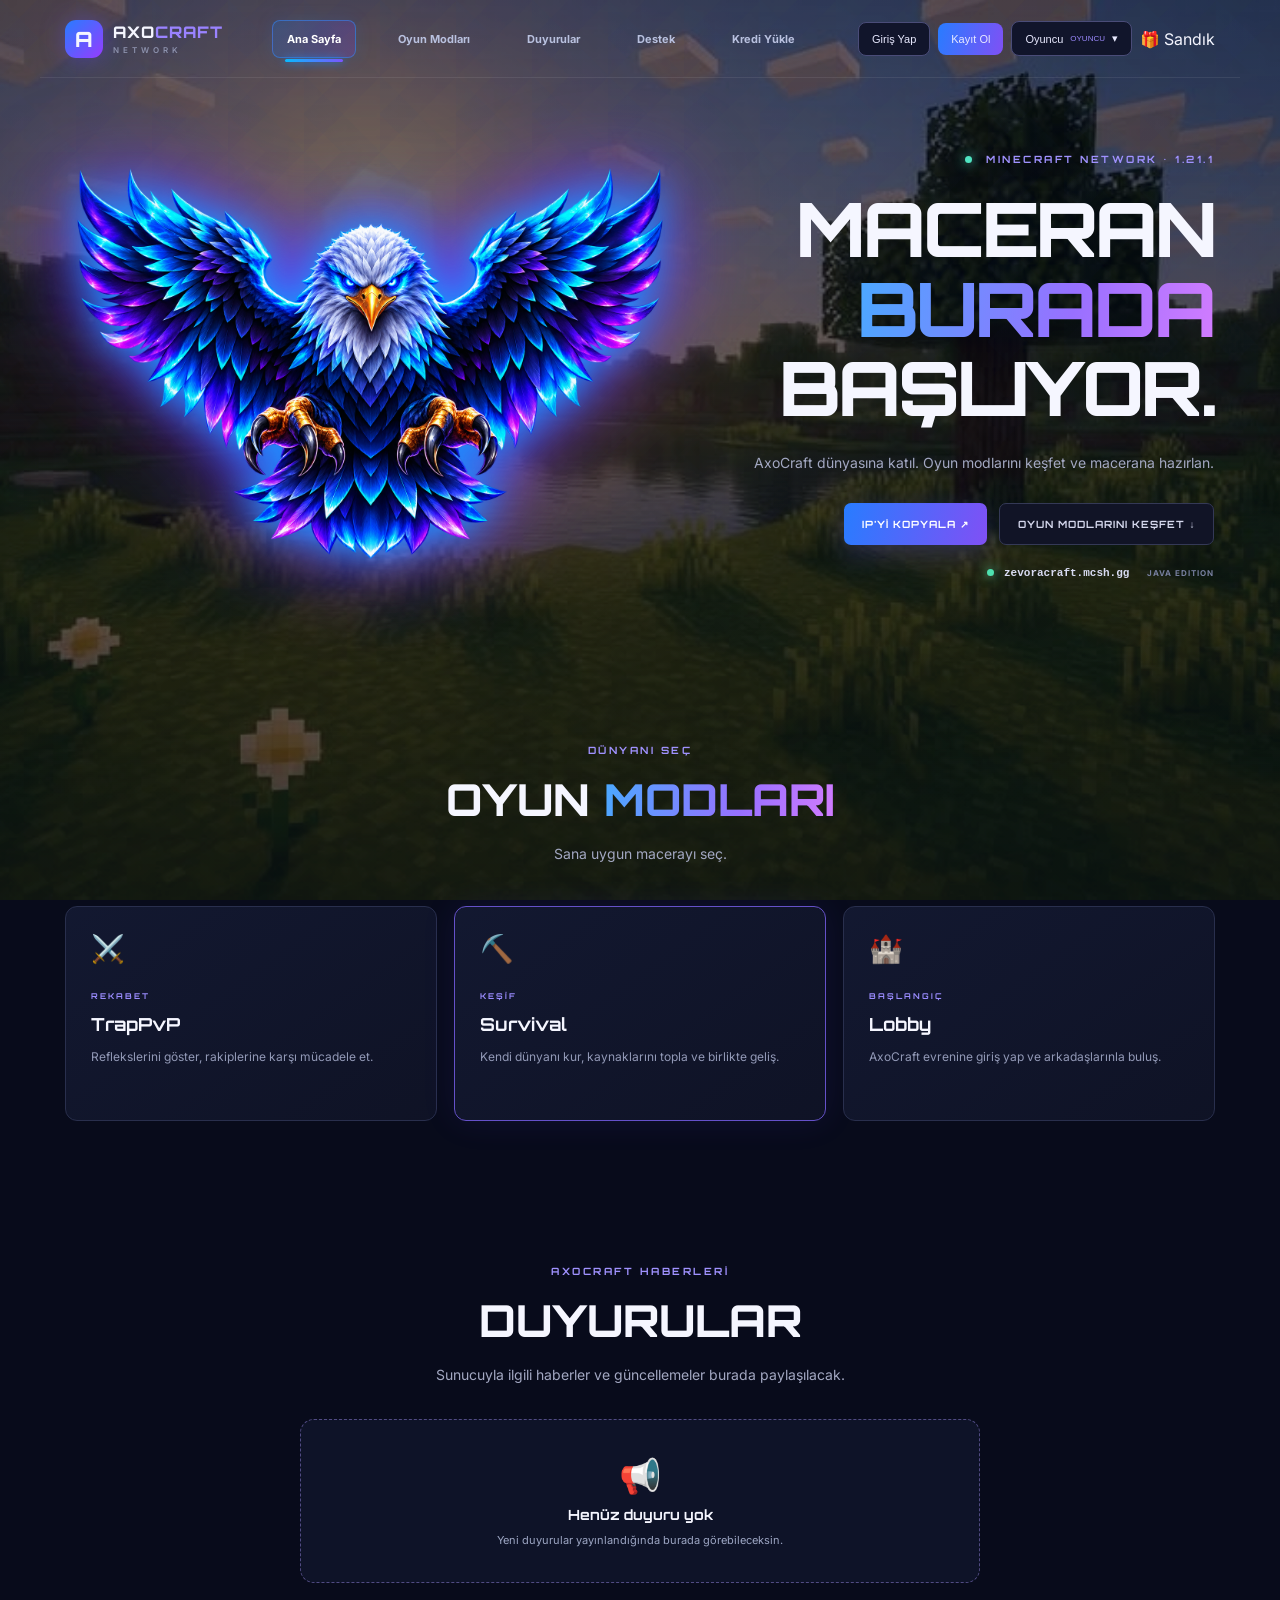
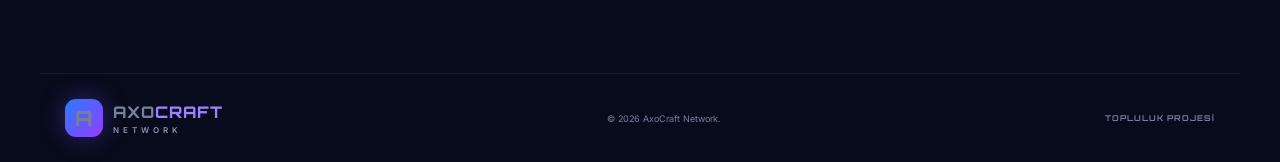
==== index.html @ a3e78789 "Add support and chest navigation" ====
<!doctype html>
<html lang="tr"><head>
<meta charset="utf-8"><meta name="viewport" content="width=device-width,initial-scale=1">
<meta name="theme-color" content="#080b1b"><meta name="description" content="AxoCraft Network Minecraft mağazası ve sunucu ağı.">
<title>AxoCraft Network</title>
<link rel="preconnect" href="https://fonts.googleapis.com"><link href="https://fonts.googleapis.com/css2?family=Orbitron:wght@500;600;700;800&family=Inter:wght@400;500;600;700;800&display=swap" rel="stylesheet"><link rel="stylesheet" href="style.css?v=20261123-6">
</head><body>
<div class="bg-scene"></div><div class="bg-shade"></div>
<header class="topbar"><a class="brand" href="#anasayfa"><span class="brand-mark">A</span><span>AXO<span class="accent">CRAFT</span><small>NETWORK</small></span></a>
<nav class="main-nav"><a class="nav-tab active" href="#anasayfa">Ana Sayfa</a><a class="nav-tab" href="#oyun-modlari">Oyun Modları</a><a class="nav-tab" href="#duyurular">Duyurular</a><a class="nav-tab" href="support.html">Destek</a><a class="nav-tab" href="kredi.html">Kredi Yükle</a></nav><div class="nav-actions"><button class="nav-login" data-auth="login">Giriş Yap</button><button class="nav-register" data-auth="register">Kayıt Ol</button><button class="account-chip hidden" id="accountButton"><span id="accountName">Oyuncu</span><small id="accountTag">OYUNCU</small> ▾</button><a class="chest-nav" href="sandik.html" aria-label="Sandığım">🎁 <span>Sandık</span></a><div class="account-menu hidden" id="accountMenu"><div class="account-head"><b id="menuName">Oyuncu</b><small id="menuTag">OYUNCU</small></div><button id="menuChest">🎁 Sandığım</button><button id="menuSupport">🎧 Destek</button><button id="logoutButton">↪ Çıkış Yap</button></div></div><button class="menu" aria-label="Menüyü aç">☰</button></header>
<main id="anasayfa">
<section class="hero"><div class="hero-copy"><div class="eyebrow"><i></i> MINECRAFT NETWORK • 1.21.1</div><h1>MACERAN<br><span class="gradient">BURADA</span><br>BAŞLIYOR.</h1><p>AxoCraft dünyasına katıl. Oyun modlarını keşfet ve macerana hazırlan.</p><div class="hero-actions"><button class="primary" id="copyIp">IP'Yİ KOPYALA ↗</button><a class="secondary" href="#oyun-modlari">OYUN MODLARINI KEŞFET ↓</a></div><div class="ip-line"><span class="pulse"></span><span>zevoracraft.mcsh.gg</span><span class="tiny">JAVA EDITION</span></div></div><div class="hero-art eagle-art"><div class="eagle-glow"></div><img class="eagle-image" src="file_0000000029ec8246bf71d93959074b4c.png" alt="AxoCraft mavi mor kartal"><span class="art-caption">AXOCRAFT • RISE ABOVE</span></div></section>
<section class="status-wrap"><div class="status-card"><div class="status-left"><span class="status-dot" id="statusDot"></span><div><b id="statusText">Sunucu durumu kontrol ediliyor</b><small>GERÇEK ZAMANLI SUNUCU BİLGİSİ</small></div></div><div class="status-stat"><b id="players">—</b><small>OYUNCU</small></div><div class="status-stat"><b id="version">—</b><small>SÜRÜM</small></div><button class="refresh" id="refresh">↻</button></div></section>
<section class="section" id="oyun-modlari"><div class="section-heading"><span class="eyebrow">DÜNYANI SEÇ</span><h2>OYUN <span class="gradient">MODLARI</span></h2><p>Sana uygun macerayı seç.</p></div><div class="mode-grid"><article class="mode-card"><div class="mode-icon">⚔️</div><span class="tag">REKABET</span><h3>TrapPvP</h3><p>Reflekslerini göster, rakiplerine karşı mücadele et.</p></article><article class="mode-card featured"><div class="mode-icon">⛏️</div><span class="tag">KEŞİF</span><h3>Survival</h3><p>Kendi dünyanı kur, kaynaklarını topla ve birlikte geliş.</p></article><article class="mode-card"><div class="mode-icon">🏰</div><span class="tag">BAŞLANGIÇ</span><h3>Lobby</h3><p>AxoCraft evrenine giriş yap ve arkadaşlarınla buluş.</p></article></div></section>
<section class="section announcements" id="duyurular"><div class="section-heading"><span class="eyebrow">AXOCRAFT HABERLERİ</span><h2>DUYURULAR</h2><p>Sunucuyla ilgili haberler ve güncellemeler burada paylaşılacak.</p></div><div class="announcement-empty"><span>📢</span><b>Henüz duyuru yok</b><small>Yeni duyurular yayınlandığında burada görebileceksin.</small></div></section>
<section class="store section" id="magaza"><div class="section-heading"><span class="eyebrow">AXOCRAFT STORE</span><h2>OYUN İÇİ <span class="gradient">MAĞAZA</span></h2><p>Mağaza hazırlanıyor. Ürünler ve kredi paketleri sıfırdan eklenecek.</p></div><div class="store-empty"><div class="store-empty-icon">✦</div><h3>MAĞAZA YAKINDA</h3><p>Ürünler, kredi yükleme ve oyun içi teslimat sistemi daha sonra kurulacak.</p></div></section>
<section class="feature-band" id="ozellikler"><div><span class="eyebrow">AXOCRAFT FARKI</span><h2>OYUNA GİR.<br><span class="gradient">TOPLULUĞA KATIL.</span></h2></div><div class="feature-list"><div><b>01</b><span><strong>Topluluk odaklı</strong><small>Arkadaşlarınla birlikte oyna.</small></span></div><div><b>02</b><span><strong>Heyecan dolu modlar</strong><small>Farklı oyun deneyimlerini keşfet.</small></span></div><div><b>03</b><span><strong>Mağaza ve ödüller</strong><small>Ürünlerini tek yerde keşfet.</small></span></div></div></section>
<section class="punishments-section section" id="cezalar"><div class="section-heading"><span class="eyebrow">TOPLULUK GÜVENLİĞİ</span><h2>CEZA <span class="gradient">SORGULAMA</span></h2><p>Ban ve susturma kayıtlarını oyuncu adına göre görüntüle.</p></div><form id="punishmentSearch" class="punishment-search"><input id="punishmentName" placeholder="Minecraft oyuncu adını yaz..." maxlength="16"><button class="primary" type="submit">SORGULA</button></form><div id="punishmentResult" class="punishment-result"><span>🛡️</span><b>Henüz ceza sorgusu yapılmadı</b><small>Canlı ceza kayıtları için sunucu bağlantısı daha sonra kurulacak.</small></div></section><section class="support-section section" id="destek"><div class="section-heading"><span class="eyebrow">YARDIMA MI İHTİYACIN VAR?</span><h2>DESTEK <span class="gradient">MERKEZİ</span></h2><p>Sorunu veya önerini bize ilet. Destek sistemi şimdilik önizleme olarak çalışır.</p></div><form id="supportForm" class="support-form"><label>Konu<select id="supportTopic"><option>Genel destek</option><option>Ödeme ve mağaza</option><option>Oyun içi sorun</option><option>Hata bildirimi</option><option>Öneri</option></select></label><label>Mesaj<textarea id="supportMessage" required minlength="10" maxlength="1000" placeholder="Nasıl yardımcı olabiliriz?"></textarea></label><button class="primary full" type="submit">DESTEK TALEBİ OLUŞTUR</button><small>Destek talepleri henüz sunucuya gönderilmiyor; bağlantıyı daha sonra kuracağız.</small></form></section><section class="join"><span class="eyebrow">SENİ BEKLİYORUZ</span><h2>HAZIR MISIN?</h2><p>Sunucuya katılmak için IP adresini kopyala.</p><button class="primary" id="copyIp2">zevoracraft.mcsh.gg ▣</button></section></main>
<footer><a class="brand" href="#anasayfa"><span class="brand-mark">A</span><span>AXO<span class="accent">CRAFT</span><small>NETWORK</small></span></a><span>© 2026 AxoCraft Network.</span><span class="footer-note">TOPLULUK PROJESİ</span></footer>
<div class="toast" id="toast"></div><div class="modal-backdrop" id="chestModal"><div class="modal chest-modal"><button class="modal-close" data-chest-close>×</button><div class="eyebrow">OYUNCU ENVANTERİ</div><h2>🎁 Sandığım</h2><p class="modal-help">Satın aldığın ve teslim edilen üyelikler/ürünler burada görünecek.</p><div id="chestItems" class="chest-items"><div class="chest-empty">📦<b>Sandığın şimdilik boş</b><small>Mağazadan aldığın ürünler burada listelenecek.</small></div></div></div></div>
<div class="modal-backdrop" id="authModal"><div class="modal"><button class="modal-close" data-close>×</button><div class="eyebrow">AXOCRAFT HESABI</div><h2 id="authTitle">Giriş Yap</h2><p class="modal-help">Bu ekran şimdilik tasarım önizlemesidir. Gerçek hesap sistemi henüz bağlı değil.</p><form id="authForm"><label>Minecraft kullanıcı adı</label><input id="mcName" required minlength="3" maxlength="16" placeholder="OyuncuAdı"><div id="emailField" class="hidden"><label>E-posta</label><input type="email" placeholder="ornek@mail.com"></div><label>Şifre</label><input type="password" required minlength="8" placeholder="En az 8 karakter"><button class="primary full" type="submit">DEVAM ET</button></form><button class="switch-auth" id="switchAuth">Hesabın yok mu? Kayıt ol</button></div></div>
<div class="drawer-backdrop" id="cartBackdrop"><aside class="cart-drawer"><button class="modal-close" id="closeCart">×</button><div class="eyebrow">ALIŞVERİŞ</div><h2>Sepetim <span class="gradient" id="cartTotalCount">0</span></h2><div id="cartItems" class="cart-items"><p class="empty-cart">Sepetin henüz boş.</p></div><div class="cart-summary"><span>Toplam</span><b id="cartTotal">₺0,00</b></div><label class="checkout-label">Minecraft kullanıcı adın</label><input id="checkoutName" placeholder="OyuncuAdı" maxlength="16"><button class="primary full" id="checkout">SİPARİŞİ ONAYLA</button><p class="modal-help">Ödeme altyapısı bağlanana kadar sipariş oluşturulmaz ve ücret alınmaz.</p></aside></div>
<script src="script.js?v=20261123-6"></script></body></html>
---- style.css ----
*{box-sizing:border-box}html{scroll-behavior:smooth}body{margin:0;background:#080b1b;color:#f5f6ff;font-family:Inter,Arial,sans-serif;overflow-x:hidden}a{color:inherit;text-decoration:none}.bg-scene{position:fixed;inset:0;z-index:-3;background-image:url('assets/axocraft-background.jpg');background-size:cover;background-position:center;background-repeat:no-repeat;background-attachment:fixed}.bg-scene:before{content:"";position:absolute;inset:0;background-image:linear-gradient(135deg,transparent 24%,#4c4aff0b 25%,#4c4aff0b 50%,transparent 51%),linear-gradient(45deg,transparent 24%,#55aaff0b 25%,#55aaff0b 50%,transparent 51%);background-size:76px 76px;mask-image:linear-gradient(#000,transparent 85%)}.bg-shade{position:fixed;inset:0;z-index:-2;background:linear-gradient(90deg,#080b1b55,#080b1b25 55%,#080b1b45)}.topbar{height:78px;max-width:1200px;margin:auto;padding:0 25px;display:flex;align-items:center;justify-content:space-between;border-bottom:1px solid #ffffff14;gap:18px}.brand{display:flex;align-items:center;gap:10px;font:800 16px Orbitron;letter-spacing:1px;white-space:nowrap}.brand-mark{width:38px;height:38px;border-radius:11px;display:grid;place-items:center;background:linear-gradient(135deg,#287cff,#963cff);box-shadow:0 0 25px #684cff66;font-size:21px}.accent{color:#9a83ff}.brand small{display:block;font:600 8px Inter;letter-spacing:4px;color:#8c91ac;margin-top:3px}.topbar nav{display:flex;gap:27px;color:#a9aec8;font-size:12px}.topbar nav a:hover{color:white}.nav-actions{display:flex;align-items:center;gap:8px}.nav-actions button{border:1px solid #4a4c78;background:#11152b;color:#e9eaff;padding:10px 13px;border-radius:8px;font-size:11px;cursor:pointer}.nav-actions .nav-register{background:linear-gradient(105deg,#287cff,#8050f5);border:0}.nav-actions .cart-button{border-color:#39365f}.cart-button b{background:#8b72ff;border-radius:20px;padding:2px 6px;margin-left:5px}.menu{display:none;background:none;color:white;border:0;font-size:24px}.hero{max-width:1200px;margin:auto;padding:80px 25px 65px;min-height:500px;display:grid;grid-template-columns:1.05fr .95fr;align-items:center}.eyebrow{font:700 10px Orbitron;letter-spacing:2.5px;color:#a092ff}.eyebrow i{display:inline-block;width:7px;height:7px;background:#50e4c2;border-radius:50%;margin-right:9px;box-shadow:0 0 12px #50e4c2}.hero h1{font:800 clamp(43px,6vw,75px)/1.06 Orbitron;letter-spacing:-3px;margin:22px 0}.gradient{background:linear-gradient(100deg,#4aa9ff,#9870ff 60%,#d27cff);-webkit-background-clip:text;background-clip:text;color:transparent}.hero-copy>p,.section-heading p,.join p{color:#a3a8c2;line-height:1.8;font-size:14px;max-width:480px}.hero-actions{display:flex;gap:12px;margin:28px 0 22px;flex-wrap:wrap}.primary,.secondary{border:0;border-radius:7px;padding:14px 18px;font:700 10px Orbitron;letter-spacing:1px;cursor:pointer}.primary{color:white;background:linear-gradient(105deg,#287cff,#8050f5);box-shadow:0 8px 28px #5b50ef45}.secondary{display:inline-block;border:1px solid #343956;color:#d5d8ed;background:#111426}.ip-line{display:flex;align-items:center;gap:10px;color:#d9dcf3;font:600 11px monospace}.pulse,.status-dot{width:7px;height:7px;border-radius:50%;background:#4ee1b0;box-shadow:0 0 12px #4ee1b0}.tiny{font:700 8px Inter;color:#777f9f;letter-spacing:1px;margin-left:8px}.hero-art{height:350px;position:relative;display:grid;place-items:center;overflow:hidden}.portal{width:210px;height:260px;border:13px solid #4035a0;border-radius:48% 48% 12px 12px;background:radial-gradient(ellipse,#ef80ff 0%,#7a35e9 30%,#191b60 72%);box-shadow:0 0 35px #7e4aff,0 0 100px #793fff88,inset 0 0 25px #b9a0ff;transform:perspective(500px) rotateY(-14deg);animation:portalGlow 4s infinite alternate}.portal:after{content:"";position:absolute;inset:22px;border:2px solid #d6a2ff88;border-radius:50% 50% 8px 8px}.pixel-tower{position:absolute;bottom:35px;width:100%;height:75px;background:linear-gradient(90deg,transparent 0 8%,#182653 8% 22%,#2b286a 22% 28%,transparent 28% 66%,#24234f 66% 83%,transparent 83%);clip-path:polygon(0 55%,12% 55%,12% 15%,20% 15%,20% 55%,30% 55%,30% 35%,42% 35%,42% 55%,57% 55%,57% 0,67% 0,67% 55%,82% 55%,82% 20%,91% 20%,91% 55%,100% 55%,100% 100%,0 100%)}.floating-block{position:absolute;width:42px;height:42px;background:linear-gradient(135deg,#6b65ff,#242a70);box-shadow:0 0 25px #6155ff88;transform:rotate(25deg);image-rendering:pixelated}.block-a{top:45px;left:18%}.block-b{bottom:65px;right:15%;width:25px;height:25px;background:linear-gradient(135deg,#5bc8ff,#2253a0)}.art-caption{position:absolute;bottom:4px;font:700 9px Orbitron;letter-spacing:4px;color:#858bb3}@keyframes portalGlow{to{filter:hue-rotate(18deg) brightness(1.2);box-shadow:0 0 55px #b14aff,0 0 120px #793fffaa}}.status-wrap{max-width:1140px;margin:0 auto;padding:0 25px}.status-card{display:flex;align-items:center;gap:45px;padding:20px 25px;background:#111629ed;border:1px solid #292f50;border-radius:12px}.status-left{display:flex;align-items:center;gap:13px;flex:1}.status-left b,.status-stat b{display:block;font-size:13px}.status-left small,.status-stat small{display:block;color:#737b9d;font-size:8px;letter-spacing:1.4px;margin-top:6px}.status-stat b{font:700 18px Orbitron}.refresh{background:#1b2040;color:#b8b2ff;border:1px solid #34365d;border-radius:7px;padding:8px 12px;font-size:18px;cursor:pointer}.section{max-width:1200px;margin:0 auto;padding:90px 25px}.section-heading{text-align:center}.section-heading h2,.feature-band h2,.join h2{font:800 clamp(29px,4vw,44px) Orbitron;margin:14px 0}.section-heading p{margin:0 auto}.mode-grid{display:grid;grid-template-columns:repeat(3,1fr);gap:17px;margin-top:40px}.mode-card{padding:25px;background:linear-gradient(145deg,#141a32ed,#101426ed);border:1px solid #292f4d;border-radius:12px;min-height:215px}.mode-card.featured{border-color:#6551c9;box-shadow:0 0 35px #654cff18}.mode-icon{font-size:27px;margin-bottom:18px}.tag,.product-type{font:700 8px Orbitron;letter-spacing:2px;color:#9a8cff}.mode-card h3,.product-card h3{font:700 18px Orbitron;margin:10px 0}.mode-card p,.product-card p{color:#9299b7;font-size:12px;line-height:1.7}.store{padding-top:75px}.store-tabs{display:flex;justify-content:center;gap:9px;flex-wrap:wrap;margin:30px 0}.store-tab{background:#12172d;border:1px solid #303657;color:#b9bfd9;border-radius:20px;padding:10px 17px;font-size:11px;cursor:pointer}.store-tab.active{background:#4d3e9b;border-color:#8a76ff;color:#fff}.product-grid{display:grid;grid-template-columns:repeat(3,1fr);gap:17px}.product-card{overflow:hidden;border:1px solid #2b3152;border-radius:13px;background:#111629f2;transition:.2s}.product-card:hover{transform:translateY(-4px);border-color:#7865e6}.product-card.hidden{display:none}.product-art{height:155px;display:grid;place-items:center;font-size:55px;position:relative;background:radial-gradient(circle at 50% 50%,#6650bf88,transparent 55%),linear-gradient(135deg,#19274d,#241944)}.product-art span{position:absolute;top:13px;right:13px;background:#080b1bdc;border:1px solid #5b4eaa;border-radius:20px;padding:6px 9px;font:700 8px Orbitron;color:#c5baff}.vip-art{background:radial-gradient(circle,#357bdc88,transparent 55%),linear-gradient(135deg,#112c4d,#241944)}.credit-art{background:radial-gradient(circle,#a8793188,transparent 55%),linear-gradient(135deg,#29294a,#17233e)}.key-art{background:radial-gradient(circle,#8d50b588,transparent 55%),linear-gradient(135deg,#24183f,#142445)}.cosmetic-art{background:radial-gradient(circle,#3984d888,transparent 55%),linear-gradient(135deg,#142a4b,#291940)}.product-info{padding:18px}.product-info h3{font-size:16px}.product-info p{min-height:36px}.product-bottom{display:flex;align-items:center;justify-content:space-between;gap:8px;margin-top:17px}.product-bottom>b{font:700 16px Orbitron;color:#fff}.add-cart{border:1px solid #6556bc;background:#29224e;color:#eeeaff;border-radius:7px;padding:9px 10px;font-size:10px;cursor:pointer}.add-cart:hover{background:#5140a0}.store-note{text-align:center;color:#7882a3;font-size:10px;line-height:1.6;margin:25px auto 0;max-width:700px}.feature-band{padding:65px max(25px,calc((100% - 1140px)/2));background:linear-gradient(100deg,#11152bee,#171332ed);border-top:1px solid #27284c;border-bottom:1px solid #27284c;display:grid;grid-template-columns:1fr 1fr;gap:45px;align-items:center}.feature-list>div{display:flex;gap:22px;padding:16px 0;border-bottom:1px solid #ffffff12}.feature-list b{font:700 13px Orbitron;color:#8d7bff}.feature-list strong,.feature-list small{display:block}.feature-list strong{font-size:13px}.feature-list small{font-size:11px;color:#858ca9;margin-top:5px}.join{text-align:center;padding:75px 20px 90px;background:radial-gradient(ellipse at center,#29205b66,transparent 65%);border-top:1px solid #ffffff10}.join .primary{margin-top:15px}footer{max-width:1200px;margin:auto;padding:25px;color:#777f9c;font-size:9px;display:flex;align-items:center;justify-content:space-between;border-top:1px solid #ffffff12}.footer-note{font:700 8px Orbitron;letter-spacing:1px}.toast{position:fixed;bottom:22px;left:50%;transform:translate(-50%,20px);opacity:0;background:#25234c;border:1px solid #7868e8;padding:12px 18px;border-radius:8px;font-size:12px;transition:.25s;pointer-events:none;z-index:30}.toast.show{opacity:1;transform:translate(-50%,0)}.modal-backdrop,.drawer-backdrop{position:fixed;inset:0;background:#030510d9;backdrop-filter:blur(8px);z-index:40;display:none;align-items:center;justify-content:center;padding:18px}.modal-backdrop.open,.drawer-backdrop.open{display:flex}.modal{position:relative;width:min(100%,420px);padding:30px;background:#12172c;border:1px solid #51458b;border-radius:15px;box-shadow:0 20px 90px #0009}.modal h2,.cart-drawer h2{font:800 25px Orbitron;margin:13px 0}.modal-help{font-size:11px;color:#9aa2bf;line-height:1.6}.modal-close{position:absolute;right:16px;top:12px;border:0;background:none;color:#c9c8e9;font-size:27px;cursor:pointer}.modal label,.checkout-label{display:block;color:#b9bfd9;font-size:11px;margin:14px 0 7px}.modal input,.cart-drawer input{width:100%;padding:12px;background:#090e20;border:1px solid #343b61;border-radius:7px;color:#fff;outline:none}.modal input:focus,.cart-drawer input:focus{border-color:#8b72ff}.full{width:100%;margin-top:18px}.switch-auth{display:block;margin:17px auto 0;border:0;background:none;color:#b5a6ff;font-size:11px;cursor:pointer}.hidden{display:none!important}.drawer-backdrop{justify-content:flex-end;padding:0}.cart-drawer{position:relative;height:100%;width:min(100%,420px);background:#11162b;border-left:1px solid #464078;padding:30px 23px;overflow:auto}.cart-drawer h2{margin-bottom:25px}.cart-items{display:grid;gap:12px}.cart-row{display:flex;align-items:center;gap:12px;padding:12px;background:#1a2039;border:1px solid #30395d;border-radius:9px}.cart-row .emoji{font-size:25px}.cart-row .item-name{flex:1;font-size:12px}.cart-row .item-name small{display:block;color:#929ab8;margin-top:5px}.remove-item{border:0;background:none;color:#ff8b9c;font-size:18px;cursor:pointer}.empty-cart{color:#939ab6;font-size:12px}.cart-summary{display:flex;justify-content:space-between;border-top:1px solid #343a5b;margin-top:25px;padding-top:18px;font-size:13px}.cart-summary b{font:700 17px Orbitron}.cart-drawer .modal-help{margin-top:12px}.checkout-label{margin-top:25px}@media(max-width:800px){.topbar nav{display:none}.topbar{height:auto;min-height:72px;flex-wrap:wrap;padding:12px 17px}.nav-actions{gap:5px}.nav-actions button{padding:9px 8px;font-size:10px}.hero{padding:45px 20px 45px;grid-template-columns:1fr}.hero-art{height:240px;grid-row:1}.hero-copy{grid-row:2}.hero h1{font-size:48px}.portal{transform:scale(.78);height:230px}.status-card{gap:15px;padding:17px;flex-wrap:wrap}.status-left{flex-basis:100%}.status-stat{flex:1}.section{padding:65px 18px}.mode-grid,.product-grid{grid-template-columns:1fr 1fr}.feature-band{grid-template-columns:1fr;padding:55px 20px;gap:20px}footer{padding:22px;flex-wrap:wrap;gap:15px}}@media(max-width:480px){.brand{font-size:13px}.brand-mark{width:33px;height:33px}.nav-actions button{padding:8px 7px}.nav-actions .nav-login{display:none}.hero h1{font-size:43px}.mode-grid,.product-grid{grid-template-columns:1fr}.product-art{height:135px}.product-info p{min-height:0}.product-bottom>b{font-size:14px}.add-cart{font-size:9px}.footer-note{display:none}}
/* AxoCraft account, chest, support and clearer backdrop */
.bg-scene{filter:none!important;opacity:1!important;background-position:center center;background-size:cover}
.bg-shade{background:linear-gradient(180deg,#06091a30,#070a1c55 65%,#080b1b88)!important}
.hero-art.eagle-art{overflow:visible;isolation:isolate}
.eagle-glow{position:absolute;width:270px;height:240px;border-radius:50%;background:radial-gradient(ellipse,#6d4cff88 0%,#168bff33 48%,transparent 72%);filter:blur(12px);z-index:-1}
.eagle-emoji{font-size:clamp(145px,24vw,260px);line-height:1;filter:drop-shadow(0 12px 0 #17215d) drop-shadow(0 0 18px #5c9dff) drop-shadow(0 0 40px #863fff);transform:translateY(-8px);animation:eagleFloat 4s ease-in-out infinite}
@keyframes eagleFloat{50%{transform:translateY(-20px) scale(1.035)}}
.account-chip{display:flex!important;align-items:center;gap:7px}.account-chip small{color:#9d8aff;font-size:8px}.account-menu{position:absolute;right:max(20px,calc((100vw - 1150px)/2));top:67px;z-index:25;width:205px;padding:12px;background:#11172eee;border:1px solid #51478a;border-radius:12px;box-shadow:0 16px 45px #0009}.account-head{padding:9px 8px 13px;border-bottom:1px solid #ffffff18;margin-bottom:7px}.account-head b,.account-head small{display:block}.account-head small{color:#a092ff;font-size:9px;margin-top:4px}.account-menu button{display:block;width:100%;text-align:left;padding:11px 9px;border:0;background:transparent;color:#dce0f7;border-radius:6px;font-size:11px;cursor:pointer}.account-menu button:hover{background:#29264f}.credit-banner{display:flex;justify-content:space-between;align-items:center;gap:18px;padding:22px 25px;margin:30px 0 12px;border:1px solid #51478a;border-radius:12px;background:linear-gradient(110deg,#142b50ed,#2b1b52ed)}.credit-banner h3{font:700 19px Orbitron;margin:8px 0}.credit-banner p{color:#aab2d1;font-size:11px;margin:0}.support-form{max-width:560px;margin:35px auto 0;padding:25px;background:#111629f2;border:1px solid #303657;border-radius:12px}.support-form label{display:block;color:#c2c7df;font-size:11px;margin:12px 0}.support-form select,.support-form textarea{display:block;width:100%;margin-top:8px;padding:12px;background:#090e20;border:1px solid #343b61;border-radius:7px;color:white;font:12px Inter}.support-form textarea{min-height:120px;resize:vertical}.support-form>small{display:block;color:#838ba9;font-size:9px;line-height:1.5;margin-top:12px}.chest-items{margin-top:20px}.chest-empty{display:grid;justify-items:center;gap:10px;padding:28px 12px;background:#0a1023;border:1px dashed #45416e;border-radius:10px;font-size:35px}.chest-empty b{font:700 13px Orbitron}.chest-empty small{font-size:10px;color:#929ab8;text-align:center}.cart-button b{display:inline-block}.modal-backdrop{backdrop-filter:none!important;background:#02040bdc!important}
@media(max-width:800px){.account-menu{right:14px;top:65px}.credit-banner{align-items:flex-start;flex-direction:column}.nav-actions{position:relative}}

@media(min-width:801px){
.hero{display:block;position:relative;min-height:545px;padding-top:65px;padding-bottom:55px}
.hero-copy{position:relative;z-index:2;text-align:center;max-width:760px;margin:0 auto}
.hero-copy>p{margin:0 auto;max-width:560px}
.hero-actions,.ip-line{justify-content:center}
.hero-art.eagle-art{position:absolute;inset:5px 0 0;height:100%;width:100%;z-index:1;opacity:.52;pointer-events:none}
.eagle-emoji{font-size:330px;opacity:.82}
.eagle-glow{width:430px;height:330px}
.hero-copy .eyebrow{display:inline-block}
}

/* Requested AxoCraft navigation and background treatment */
.bg-scene{background-image:url("assets/axocraft-background.jpg")!important;background-size:cover!important;background-position:center!important;filter:none!important;opacity:1!important}
.bg-scene:after{content:"";position:absolute;inset:0;background:rgba(5,9,24,.85)}
.bg-shade{background:linear-gradient(180deg,#070a1b22,#070a1b44 65%,#080b1b77)!important}
.topbar{gap:18px}
.main-nav{display:flex;align-items:center;gap:7px;flex-wrap:nowrap}
.main-nav .nav-tab{display:inline-flex;align-items:center;justify-content:center;white-space:nowrap;padding:11px 14px;border:1px solid transparent;border-radius:8px;color:#b9c1df;font-size:11px;font-weight:700;transition:.2s}
.main-nav .nav-tab:hover{color:#fff;background:#17254a}
.main-nav .nav-tab.active{color:#fff;background:linear-gradient(110deg,#087dff33,#8a39ff33);border:1px solid #328cff88;box-shadow:0 0 18px #167dff22;position:relative}
.main-nav .nav-tab.active:after{content:"";position:absolute;left:12px;right:12px;bottom:-5px;height:3px;border-radius:5px;background:linear-gradient(90deg,#08baff,#7b55ff);box-shadow:0 0 10px #168cff}
.hero{display:block;position:relative;min-height:530px;padding:70px 0 60px}
.hero-copy{position:relative;z-index:2;max-width:560px;text-align:left}
.hero-copy>p{margin-left:0}
.hero-actions,.ip-line{justify-content:flex-start}
.hero-art.eagle-art{position:absolute;right:1%;top:8px;width:47%;height:460px;z-index:1;opacity:.98;pointer-events:none}
.eagle-emoji{font-size:clamp(190px,27vw,340px);filter:drop-shadow(0 0 18px #169fff) drop-shadow(0 0 40px #642dff)}
.punishments-section{padding-top:70px;padding-bottom:55px}
.punishment-search{max-width:600px;margin:28px auto 0;display:flex;gap:10px}
.punishment-search input{flex:1;min-width:0;background:#0a1024;border:1px solid #39446e;border-radius:8px;padding:14px;color:white}
.punishment-result{max-width:600px;margin:15px auto;padding:25px;border:1px solid #343d66;border-radius:12px;background:#11172cdd;display:grid;justify-items:center;gap:9px;text-align:center}
.punishment-result>span{font-size:30px}.punishment-result b{font:700 12px Orbitron}.punishment-result small{color:#9da6c4;font-size:10px}
@media(max-width:950px){.topbar{flex-wrap:wrap}.main-nav{order:3;width:100%;overflow-x:auto;justify-content:flex-start;padding:4px 0 8px}.main-nav .nav-tab{padding:9px 11px}.hero{min-height:460px}.hero-art.eagle-art{right:-8%;width:52%;top:65px}.hero-copy{max-width:52%}}
@media(max-width:600px){.hero{min-height:490px;padding-top:40px}.hero-copy{max-width:100%}.hero-art.eagle-art{position:relative;right:auto;top:auto;width:100%;height:200px;margin-top:5px}.eagle-emoji{font-size:170px}.punishment-search{flex-direction:column}}

/* Real uploaded AxoCraft artwork */
.bg-scene{background-image:url("Minecraft%20Landscape.jpeg?v=20261123-4")!important;background-size:cover!important;background-position:center 54%!important;opacity:.60!important;filter:none!important}
.bg-scene:after{display:none!important}
.bg-shade{background:linear-gradient(180deg,rgba(5,8,22,.18),rgba(5,8,22,.28) 65%,rgba(5,8,22,.40))!important}
.hero{display:flex!important;align-items:center;justify-content:flex-end!important;min-height:570px!important;padding:55px 2% 55px 0!important}
.hero-copy{order:2!important;margin:0 0 0 auto!important;max-width:540px!important;text-align:right!important;z-index:3!important}
.hero-copy>p{margin-left:auto!important;margin-right:0!important}
.hero-actions,.ip-line{justify-content:flex-end!important}
.hero-art.eagle-art{order:1!important;position:absolute!important;left:0!important;right:auto!important;top:50%!important;transform:translateY(-50%)!important;width:55%!important;height:100%!important;display:flex!important;align-items:center!important;justify-content:center!important;opacity:1!important;z-index:1!important}
.eagle-image{display:block;width:min(100%,590px);max-height:520px;object-fit:contain;filter:drop-shadow(0 0 18px #159dff) drop-shadow(0 0 42px #692aff);animation:eagleFloat 5s ease-in-out infinite}
.eagle-emoji,.art-caption{display:none!important}
@media(max-width:800px){.hero{min-height:unset!important;display:flex!important;flex-direction:column!important;padding:35px 0!important;gap:0!important}.hero-copy{order:1!important;max-width:100%!important;text-align:right!important;margin:0!important}.hero-art.eagle-art{position:relative!important;order:2!important;left:auto!important;top:auto!important;transform:none!important;width:100%!important;height:230px!important}.eagle-image{max-height:240px;width:100%}.hero-copy>p{margin-left:auto!important}.hero-actions,.ip-line{justify-content:flex-end!important}}

.store-empty{max-width:680px;margin:38px auto 0;padding:48px 24px;text-align:center;border:1px dashed #514b83;border-radius:14px;background:#10162bd9}.store-empty-icon{font-size:42px;color:#9b82ff}.store-empty h3{font:700 18px Orbitron;margin:14px 0 8px}.store-empty p{color:#9da6c4;font-size:12px;line-height:1.7;margin:0}

/* Final background clarity and brightness adjustment */
.bg-scene{filter:brightness(.95) blur(0)!important;opacity:.60!important;background-size:cover!important;background-repeat:no-repeat!important;image-rendering:auto!important;backdrop-filter:none!important}
.bg-scene:after{display:none!important;filter:none!important}

/* AxoCraft homepage: only modes, announcements and server IP */
.bg-scene{opacity:.55!important;filter:brightness(.95) blur(0)!important;background-repeat:no-repeat!important;background-size:cover!important;backdrop-filter:none!important}
.bg-scene:after{display:none!important}
#status-wrap,.status-wrap,#magaza,#ozellikler,#cezalar,#destek,.join{display:none!important}
.announcements{padding-top:48px;padding-bottom:90px}
.announcement-empty{max-width:680px;margin:32px auto 0;padding:35px 22px;display:grid;justify-items:center;gap:10px;text-align:center;border:1px dashed #514b83;border-radius:14px;background:#10162bd9}
.announcement-empty span{font-size:34px}.announcement-empty b{font:700 14px Orbitron}.announcement-empty small{font-size:11px;color:#9da6c4}
#openCart{display:none!important}
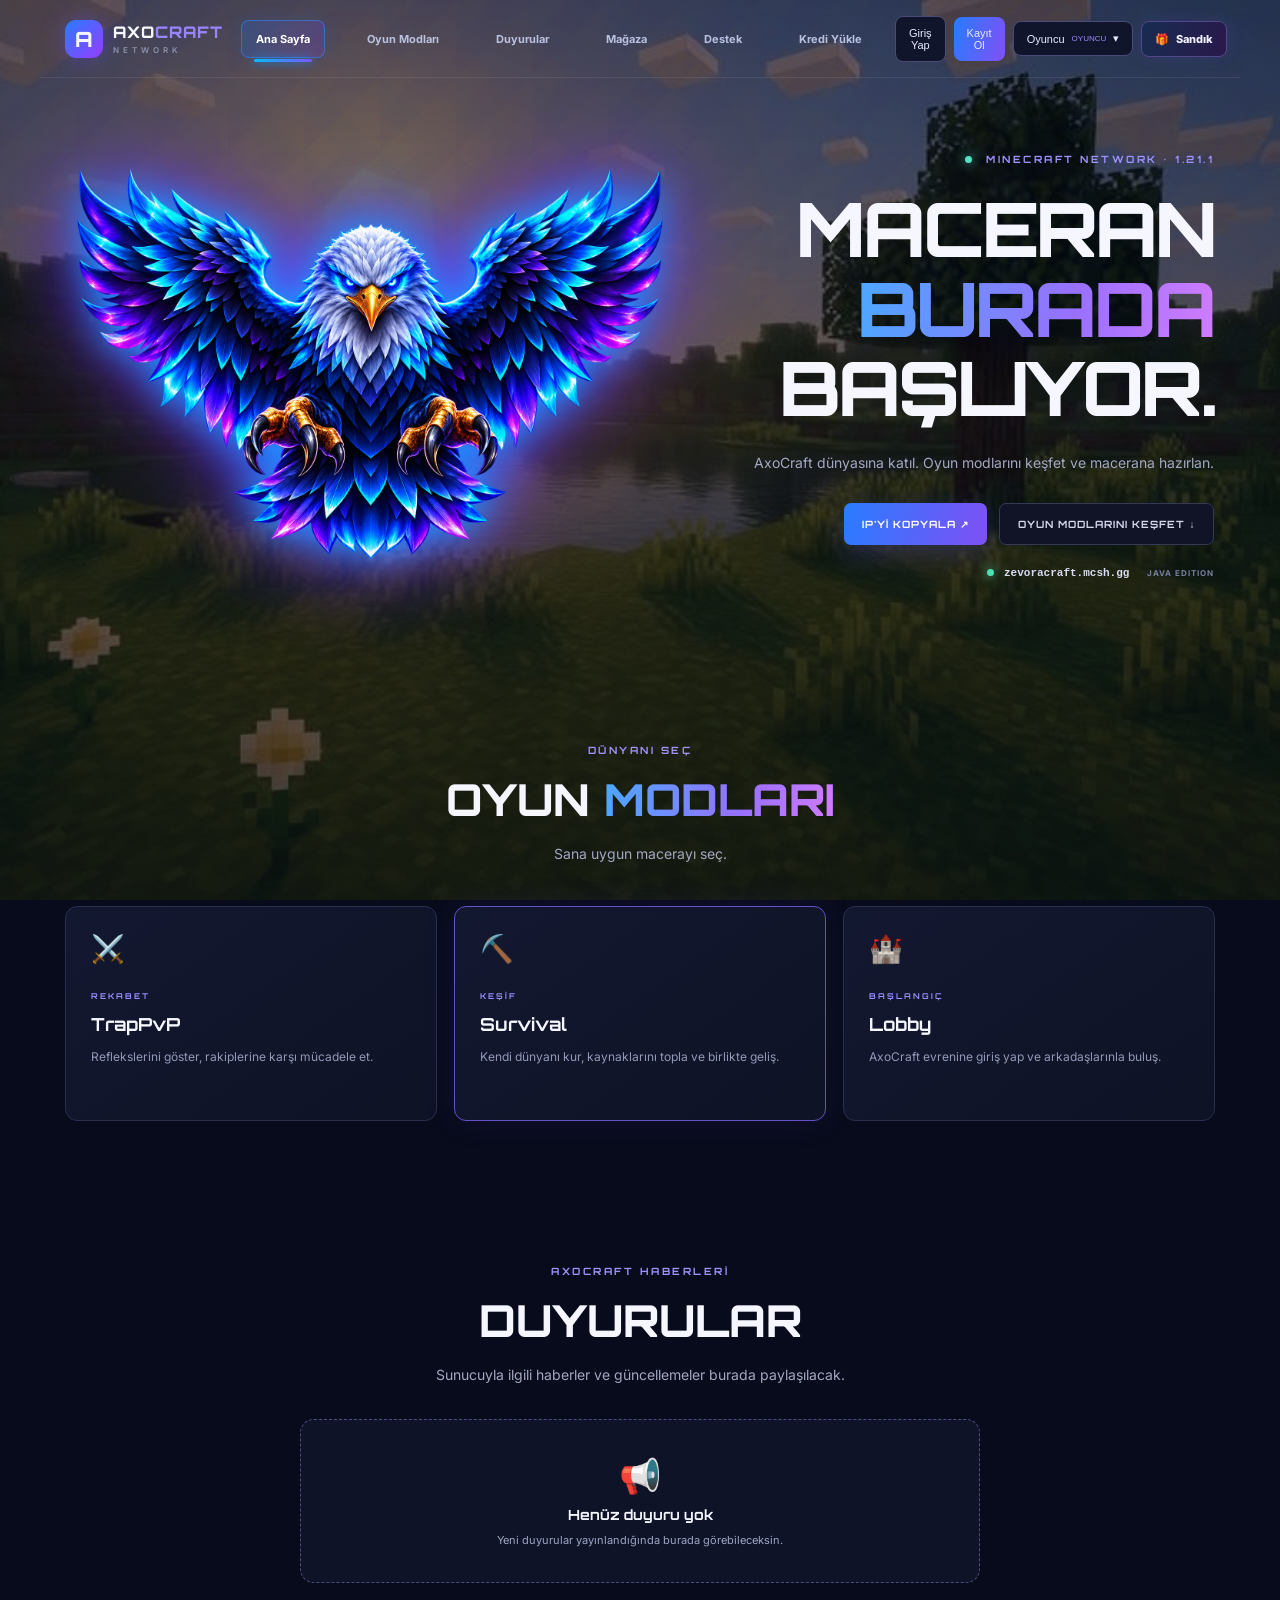
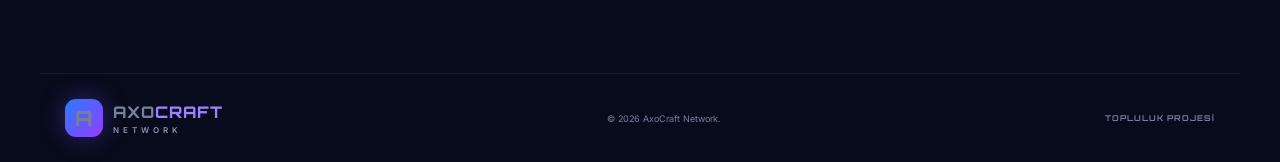
==== commit 363574cb: "Add store navigation to homepage" ====
--- a/index.html
+++ b/index.html
@@ -7,7 +7,7 @@
 </head><body>
 <div class="bg-scene"></div><div class="bg-shade"></div>
 <header class="topbar"><a class="brand" href="#anasayfa"><span class="brand-mark">A</span><span>AXO<span class="accent">CRAFT</span><small>NETWORK</small></span></a>
-<nav class="main-nav"><a class="nav-tab active" href="#anasayfa">Ana Sayfa</a><a class="nav-tab" href="#oyun-modlari">Oyun Modları</a><a class="nav-tab" href="#duyurular">Duyurular</a><a class="nav-tab" href="support.html">Destek</a><a class="nav-tab" href="kredi.html">Kredi Yükle</a></nav><div class="nav-actions"><button class="nav-login" data-auth="login">Giriş Yap</button><button class="nav-register" data-auth="register">Kayıt Ol</button><button class="account-chip hidden" id="accountButton"><span id="accountName">Oyuncu</span><small id="accountTag">OYUNCU</small> ▾</button><a class="chest-nav" href="sandik.html" aria-label="Sandığım">🎁 <span>Sandık</span></a><div class="account-menu hidden" id="accountMenu"><div class="account-head"><b id="menuName">Oyuncu</b><small id="menuTag">OYUNCU</small></div><button id="menuChest">🎁 Sandığım</button><button id="menuSupport">🎧 Destek</button><button id="logoutButton">↪ Çıkış Yap</button></div></div><button class="menu" aria-label="Menüyü aç">☰</button></header>
+<nav class="main-nav"><a class="nav-tab active" href="#anasayfa">Ana Sayfa</a><a class="nav-tab" href="#oyun-modlari">Oyun Modları</a><a class="nav-tab" href="#duyurular">Duyurular</a><a class="nav-tab" href="magaza.html">Mağaza</a><a class="nav-tab" href="support.html">Destek</a><a class="nav-tab" href="kredi.html">Kredi Yükle</a></nav><div class="nav-actions"><button class="nav-login" data-auth="login">Giriş Yap</button><button class="nav-register" data-auth="register">Kayıt Ol</button><button class="account-chip hidden" id="accountButton"><span id="accountName">Oyuncu</span><small id="accountTag">OYUNCU</small> ▾</button><a class="chest-nav" href="sandik.html" aria-label="Sandığım">🎁 <span>Sandık</span></a><div class="account-menu hidden" id="accountMenu"><div class="account-head"><b id="menuName">Oyuncu</b><small id="menuTag">OYUNCU</small></div><button id="menuChest">🎁 Sandığım</button><button id="menuSupport">🎧 Destek</button><button id="logoutButton">↪ Çıkış Yap</button></div></div><button class="menu" aria-label="Menüyü aç">☰</button></header>
 <main id="anasayfa">
 <section class="hero"><div class="hero-copy"><div class="eyebrow"><i></i> MINECRAFT NETWORK • 1.21.1</div><h1>MACERAN<br><span class="gradient">BURADA</span><br>BAŞLIYOR.</h1><p>AxoCraft dünyasına katıl. Oyun modlarını keşfet ve macerana hazırlan.</p><div class="hero-actions"><button class="primary" id="copyIp">IP'Yİ KOPYALA ↗</button><a class="secondary" href="#oyun-modlari">OYUN MODLARINI KEŞFET ↓</a></div><div class="ip-line"><span class="pulse"></span><span>zevoracraft.mcsh.gg</span><span class="tiny">JAVA EDITION</span></div></div><div class="hero-art eagle-art"><div class="eagle-glow"></div><img class="eagle-image" src="file_0000000029ec8246bf71d93959074b4c.png" alt="AxoCraft mavi mor kartal"><span class="art-caption">AXOCRAFT • RISE ABOVE</span></div></section>
 <section class="status-wrap"><div class="status-card"><div class="status-left"><span class="status-dot" id="statusDot"></span><div><b id="statusText">Sunucu durumu kontrol ediliyor</b><small>GERÇEK ZAMANLI SUNUCU BİLGİSİ</small></div></div><div class="status-stat"><b id="players">—</b><small>OYUNCU</small></div><div class="status-stat"><b id="version">—</b><small>SÜRÜM</small></div><button class="refresh" id="refresh">↻</button></div></section>
--- a/style.css
+++ b/style.css
@@ -71,3 +71,27 @@
 .announcement-empty{max-width:680px;margin:32px auto 0;padding:35px 22px;display:grid;justify-items:center;gap:10px;text-align:center;border:1px dashed #514b83;border-radius:14px;background:#10162bd9}
 .announcement-empty span{font-size:34px}.announcement-empty b{font:700 14px Orbitron}.announcement-empty small{font-size:11px;color:#9da6c4}
 #openCart{display:none!important}
+
+
+/* Demo support + chest navigation */
+.chest-nav{display:inline-flex;align-items:center;gap:7px;padding:10px 13px;border:1px solid #51478a;border-radius:8px;background:linear-gradient(110deg,#182c51,#29194b);color:#f2efff;font-size:11px;font-weight:800;white-space:nowrap;box-shadow:0 0 16px #654cff20}
+.chest-nav:hover{border-color:#927cff;background:#292052}
+.support-page,.chest-page{max-width:1000px;margin:0 auto;padding:65px 22px 90px;min-height:70vh}
+.page-panel{max-width:760px;margin:30px auto;padding:25px;background:#111629f2;border:1px solid #343b61;border-radius:14px}
+.demo-warning{margin:18px auto;padding:13px 15px;border:1px solid #8b6538;background:#392b1b99;color:#ffdda9;border-radius:9px;font-size:11px;line-height:1.6}
+.demo-form label{display:block;margin:14px 0;color:#c4c9e0;font-size:11px}
+.demo-form input,.demo-form select,.demo-form textarea,.quantity-input{display:block;width:100%;margin-top:7px;padding:12px;background:#090e20;border:1px solid #343b61;border-radius:7px;color:#fff;font:12px Inter}
+.demo-form textarea{min-height:115px;resize:vertical}
+.ticket-card,.chest-item{padding:16px;margin:12px 0;background:#0b1125;border:1px solid #343b61;border-radius:10px}
+.ticket-card h3,.chest-item h3{margin:0 0 8px;font:700 13px Orbitron}
+.ticket-meta{font-size:10px;color:#929ab8;line-height:1.7}
+.red-rank{display:inline-block;margin-top:5px;padding:3px 7px;border-radius:4px;background:#631d32;color:#ff667e;font:800 8px Orbitron;letter-spacing:1px}
+.demo-tag{display:inline-block;padding:4px 8px;border-radius:5px;background:#641d35;color:#ff7188;font:800 9px Orbitron;letter-spacing:1px}
+.ticket-reply{margin-top:12px;padding:10px;border-left:2px solid #8b72ff;background:#171632;color:#d9d5ff;font-size:11px}
+.chest-empty-large{min-height:260px;display:grid;place-content:center;justify-items:center;gap:12px;text-align:center;background:linear-gradient(145deg,#111a34,#15102b);border:1px dashed #61539c;border-radius:15px}
+.chest-illustration{font-size:72px;filter:drop-shadow(0 0 20px #7657ff)}
+.chest-empty-large b{font:700 15px Orbitron}.chest-empty-large small{color:#9da6c4;font-size:11px}
+.chest-actions{display:flex;gap:9px;flex-wrap:wrap;margin-top:14px}
+.chest-actions button{border:1px solid #6657aa;background:#211d43;color:#eeeaff;border-radius:7px;padding:10px 13px;font-size:10px;font-weight:700}
+.chest-actions button.primary{background:linear-gradient(105deg,#287cff,#8050f5);border:0}
+@media(max-width:600px){.chest-nav{padding:8px}.chest-nav span{display:none}.support-page,.chest-page{padding:42px 15px 65px}.page-panel{padding:18px}}
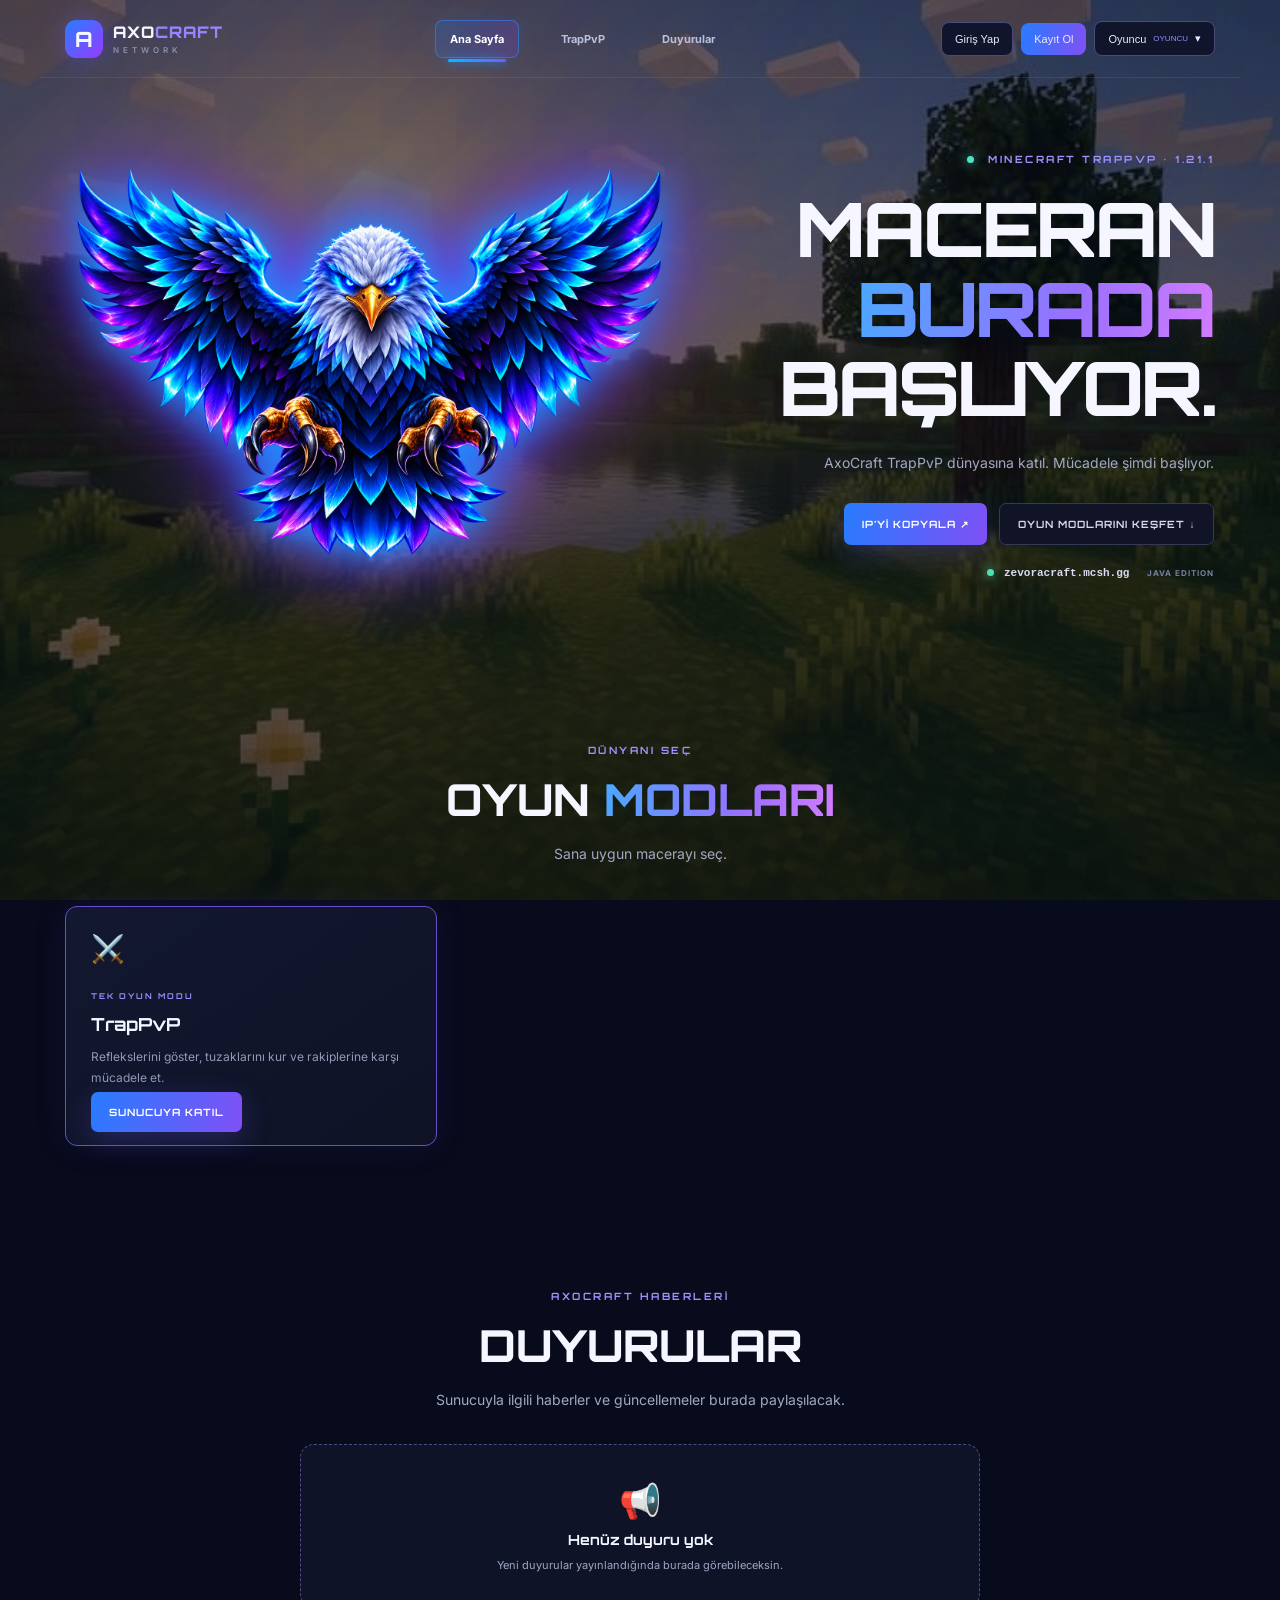
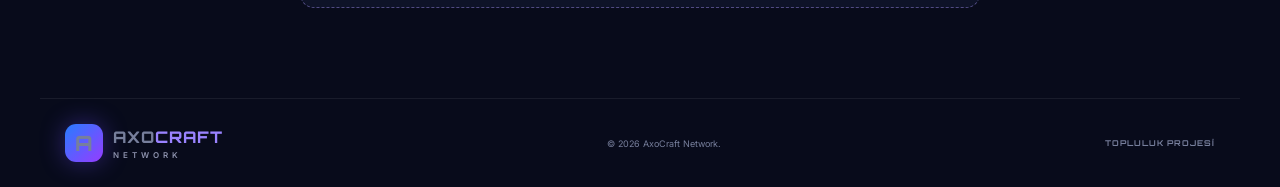
==== commit 98fdb65c: "Redesign homepage for single TrapPvP mode and cleaner navigation" ====
--- a/index.html
+++ b/index.html
@@ -3,21 +3,21 @@
 <meta charset="utf-8"><meta name="viewport" content="width=device-width,initial-scale=1">
 <meta name="theme-color" content="#080b1b"><meta name="description" content="AxoCraft Network Minecraft mağazası ve sunucu ağı.">
 <title>AxoCraft Network</title>
-<link rel="preconnect" href="https://fonts.googleapis.com"><link href="https://fonts.googleapis.com/css2?family=Orbitron:wght@500;600;700;800&family=Inter:wght@400;500;600;700;800&display=swap" rel="stylesheet"><link rel="stylesheet" href="style.css?v=20261123-6">
+<link rel="preconnect" href="https://fonts.googleapis.com"><link href="https://fonts.googleapis.com/css2?family=Orbitron:wght@500;600;700;800&family=Inter:wght@400;500;600;700;800&display=swap" rel="stylesheet"><link rel="stylesheet" href="style.css?v=20261124-1">
 </head><body>
 <div class="bg-scene"></div><div class="bg-shade"></div>
 <header class="topbar"><a class="brand" href="#anasayfa"><span class="brand-mark">A</span><span>AXO<span class="accent">CRAFT</span><small>NETWORK</small></span></a>
-<nav class="main-nav"><a class="nav-tab active" href="#anasayfa">Ana Sayfa</a><a class="nav-tab" href="#oyun-modlari">Oyun Modları</a><a class="nav-tab" href="#duyurular">Duyurular</a><a class="nav-tab" href="magaza.html">Mağaza</a><a class="nav-tab" href="support.html">Destek</a><a class="nav-tab" href="kredi.html">Kredi Yükle</a></nav><div class="nav-actions"><button class="nav-login" data-auth="login">Giriş Yap</button><button class="nav-register" data-auth="register">Kayıt Ol</button><button class="account-chip hidden" id="accountButton"><span id="accountName">Oyuncu</span><small id="accountTag">OYUNCU</small> ▾</button><a class="chest-nav" href="sandik.html" aria-label="Sandığım">🎁 <span>Sandık</span></a><div class="account-menu hidden" id="accountMenu"><div class="account-head"><b id="menuName">Oyuncu</b><small id="menuTag">OYUNCU</small></div><button id="menuChest">🎁 Sandığım</button><button id="menuSupport">🎧 Destek</button><button id="logoutButton">↪ Çıkış Yap</button></div></div><button class="menu" aria-label="Menüyü aç">☰</button></header>
+<nav class="main-nav"><a class="nav-tab active" href="#anasayfa">Ana Sayfa</a><a class="nav-tab" href="#oyun-modlari">TrapPvP</a><a class="nav-tab" href="#duyurular">Duyurular</a></nav><div class="nav-actions"><button class="nav-login" data-auth="login">Giriş Yap</button><button class="nav-register" data-auth="register">Kayıt Ol</button><button class="account-chip hidden" id="accountButton"><span id="accountName">Oyuncu</span><small id="accountTag">OYUNCU</small> ▾</button><div class="account-menu hidden" id="accountMenu"><div class="account-head"><b id="menuName">Oyuncu</b><small id="menuTag">OYUNCU</small></div><button id="menuChest">🎁 Sandığım</button><button id="menuSupport">🎧 Destek</button><button id="menuProfile">👤 Profil</button><button id="menuCredits">💎 Kredi</button><button id="menuStore">🛒 Mağaza</button><button id="logoutButton">↪ Çıkış Yap</button></div></div><button class="menu" aria-label="Menüyü aç">☰</button></header>
 <main id="anasayfa">
-<section class="hero"><div class="hero-copy"><div class="eyebrow"><i></i> MINECRAFT NETWORK • 1.21.1</div><h1>MACERAN<br><span class="gradient">BURADA</span><br>BAŞLIYOR.</h1><p>AxoCraft dünyasına katıl. Oyun modlarını keşfet ve macerana hazırlan.</p><div class="hero-actions"><button class="primary" id="copyIp">IP'Yİ KOPYALA ↗</button><a class="secondary" href="#oyun-modlari">OYUN MODLARINI KEŞFET ↓</a></div><div class="ip-line"><span class="pulse"></span><span>zevoracraft.mcsh.gg</span><span class="tiny">JAVA EDITION</span></div></div><div class="hero-art eagle-art"><div class="eagle-glow"></div><img class="eagle-image" src="file_0000000029ec8246bf71d93959074b4c.png" alt="AxoCraft mavi mor kartal"><span class="art-caption">AXOCRAFT • RISE ABOVE</span></div></section>
+<section class="hero"><div class="hero-copy"><div class="eyebrow"><i></i> MINECRAFT TRAPPVP • 1.21.1</div><h1>MACERAN<br><span class="gradient">BURADA</span><br>BAŞLIYOR.</h1><p>AxoCraft TrapPvP dünyasına katıl. Mücadele şimdi başlıyor.</p><div class="hero-actions"><button class="primary" id="copyIp">IP'Yİ KOPYALA ↗</button><a class="secondary" href="#oyun-modlari">OYUN MODLARINI KEŞFET ↓</a></div><div class="ip-line"><span class="pulse"></span><span>zevoracraft.mcsh.gg</span><span class="tiny">JAVA EDITION</span></div></div><div class="hero-art eagle-art"><div class="eagle-glow"></div><img class="eagle-image" src="file_0000000029ec8246bf71d93959074b4c.png" alt="AxoCraft mavi mor kartal"><span class="art-caption">AXOCRAFT • RISE ABOVE</span></div></section>
 <section class="status-wrap"><div class="status-card"><div class="status-left"><span class="status-dot" id="statusDot"></span><div><b id="statusText">Sunucu durumu kontrol ediliyor</b><small>GERÇEK ZAMANLI SUNUCU BİLGİSİ</small></div></div><div class="status-stat"><b id="players">—</b><small>OYUNCU</small></div><div class="status-stat"><b id="version">—</b><small>SÜRÜM</small></div><button class="refresh" id="refresh">↻</button></div></section>
-<section class="section" id="oyun-modlari"><div class="section-heading"><span class="eyebrow">DÜNYANI SEÇ</span><h2>OYUN <span class="gradient">MODLARI</span></h2><p>Sana uygun macerayı seç.</p></div><div class="mode-grid"><article class="mode-card"><div class="mode-icon">⚔️</div><span class="tag">REKABET</span><h3>TrapPvP</h3><p>Reflekslerini göster, rakiplerine karşı mücadele et.</p></article><article class="mode-card featured"><div class="mode-icon">⛏️</div><span class="tag">KEŞİF</span><h3>Survival</h3><p>Kendi dünyanı kur, kaynaklarını topla ve birlikte geliş.</p></article><article class="mode-card"><div class="mode-icon">🏰</div><span class="tag">BAŞLANGIÇ</span><h3>Lobby</h3><p>AxoCraft evrenine giriş yap ve arkadaşlarınla buluş.</p></article></div></section>
+<section class="section" id="oyun-modlari"><div class="section-heading"><span class="eyebrow">DÜNYANI SEÇ</span><h2>OYUN <span class="gradient">MODLARI</span></h2><p>Sana uygun macerayı seç.</p></div><div class="mode-grid single-mode"><article class="mode-card featured"><div class="mode-icon">⚔️</div><span class="tag">TEK OYUN MODU</span><h3>TrapPvP</h3><p>Reflekslerini göster, tuzaklarını kur ve rakiplerine karşı mücadele et.</p><a class="primary mode-play" href="#anasayfa">SUNUCUYA KATIL</a></article></div></section>
 <section class="section announcements" id="duyurular"><div class="section-heading"><span class="eyebrow">AXOCRAFT HABERLERİ</span><h2>DUYURULAR</h2><p>Sunucuyla ilgili haberler ve güncellemeler burada paylaşılacak.</p></div><div class="announcement-empty"><span>📢</span><b>Henüz duyuru yok</b><small>Yeni duyurular yayınlandığında burada görebileceksin.</small></div></section>
-<section class="store section" id="magaza"><div class="section-heading"><span class="eyebrow">AXOCRAFT STORE</span><h2>OYUN İÇİ <span class="gradient">MAĞAZA</span></h2><p>Mağaza hazırlanıyor. Ürünler ve kredi paketleri sıfırdan eklenecek.</p></div><div class="store-empty"><div class="store-empty-icon">✦</div><h3>MAĞAZA YAKINDA</h3><p>Ürünler, kredi yükleme ve oyun içi teslimat sistemi daha sonra kurulacak.</p></div></section>
-<section class="feature-band" id="ozellikler"><div><span class="eyebrow">AXOCRAFT FARKI</span><h2>OYUNA GİR.<br><span class="gradient">TOPLULUĞA KATIL.</span></h2></div><div class="feature-list"><div><b>01</b><span><strong>Topluluk odaklı</strong><small>Arkadaşlarınla birlikte oyna.</small></span></div><div><b>02</b><span><strong>Heyecan dolu modlar</strong><small>Farklı oyun deneyimlerini keşfet.</small></span></div><div><b>03</b><span><strong>Mağaza ve ödüller</strong><small>Ürünlerini tek yerde keşfet.</small></span></div></div></section>
-<section class="punishments-section section" id="cezalar"><div class="section-heading"><span class="eyebrow">TOPLULUK GÜVENLİĞİ</span><h2>CEZA <span class="gradient">SORGULAMA</span></h2><p>Ban ve susturma kayıtlarını oyuncu adına göre görüntüle.</p></div><form id="punishmentSearch" class="punishment-search"><input id="punishmentName" placeholder="Minecraft oyuncu adını yaz..." maxlength="16"><button class="primary" type="submit">SORGULA</button></form><div id="punishmentResult" class="punishment-result"><span>🛡️</span><b>Henüz ceza sorgusu yapılmadı</b><small>Canlı ceza kayıtları için sunucu bağlantısı daha sonra kurulacak.</small></div></section><section class="support-section section" id="destek"><div class="section-heading"><span class="eyebrow">YARDIMA MI İHTİYACIN VAR?</span><h2>DESTEK <span class="gradient">MERKEZİ</span></h2><p>Sorunu veya önerini bize ilet. Destek sistemi şimdilik önizleme olarak çalışır.</p></div><form id="supportForm" class="support-form"><label>Konu<select id="supportTopic"><option>Genel destek</option><option>Ödeme ve mağaza</option><option>Oyun içi sorun</option><option>Hata bildirimi</option><option>Öneri</option></select></label><label>Mesaj<textarea id="supportMessage" required minlength="10" maxlength="1000" placeholder="Nasıl yardımcı olabiliriz?"></textarea></label><button class="primary full" type="submit">DESTEK TALEBİ OLUŞTUR</button><small>Destek talepleri henüz sunucuya gönderilmiyor; bağlantıyı daha sonra kuracağız.</small></form></section><section class="join"><span class="eyebrow">SENİ BEKLİYORUZ</span><h2>HAZIR MISIN?</h2><p>Sunucuya katılmak için IP adresini kopyala.</p><button class="primary" id="copyIp2">zevoracraft.mcsh.gg ▣</button></section></main>
+
+
+<section class="join"><span class="eyebrow">SENİ BEKLİYORUZ</span><h2>HAZIR MISIN?</h2><p>Sunucuya katılmak için IP adresini kopyala.</p><button class="primary" id="copyIp2">zevoracraft.mcsh.gg ▣</button></section></main>
 <footer><a class="brand" href="#anasayfa"><span class="brand-mark">A</span><span>AXO<span class="accent">CRAFT</span><small>NETWORK</small></span></a><span>© 2026 AxoCraft Network.</span><span class="footer-note">TOPLULUK PROJESİ</span></footer>
 <div class="toast" id="toast"></div><div class="modal-backdrop" id="chestModal"><div class="modal chest-modal"><button class="modal-close" data-chest-close>×</button><div class="eyebrow">OYUNCU ENVANTERİ</div><h2>🎁 Sandığım</h2><p class="modal-help">Satın aldığın ve teslim edilen üyelikler/ürünler burada görünecek.</p><div id="chestItems" class="chest-items"><div class="chest-empty">📦<b>Sandığın şimdilik boş</b><small>Mağazadan aldığın ürünler burada listelenecek.</small></div></div></div></div>
 <div class="modal-backdrop" id="authModal"><div class="modal"><button class="modal-close" data-close>×</button><div class="eyebrow">AXOCRAFT HESABI</div><h2 id="authTitle">Giriş Yap</h2><p class="modal-help">Bu ekran şimdilik tasarım önizlemesidir. Gerçek hesap sistemi henüz bağlı değil.</p><form id="authForm"><label>Minecraft kullanıcı adı</label><input id="mcName" required minlength="3" maxlength="16" placeholder="OyuncuAdı"><div id="emailField" class="hidden"><label>E-posta</label><input type="email" placeholder="ornek@mail.com"></div><label>Şifre</label><input type="password" required minlength="8" placeholder="En az 8 karakter"><button class="primary full" type="submit">DEVAM ET</button></form><button class="switch-auth" id="switchAuth">Hesabın yok mu? Kayıt ol</button></div></div>
 <div class="drawer-backdrop" id="cartBackdrop"><aside class="cart-drawer"><button class="modal-close" id="closeCart">×</button><div class="eyebrow">ALIŞVERİŞ</div><h2>Sepetim <span class="gradient" id="cartTotalCount">0</span></h2><div id="cartItems" class="cart-items"><p class="empty-cart">Sepetin henüz boş.</p></div><div class="cart-summary"><span>Toplam</span><b id="cartTotal">₺0,00</b></div><label class="checkout-label">Minecraft kullanıcı adın</label><input id="checkoutName" placeholder="OyuncuAdı" maxlength="16"><button class="primary full" id="checkout">SİPARİŞİ ONAYLA</button><p class="modal-help">Ödeme altyapısı bağlanana kadar sipariş oluşturulmaz ve ücret alınmaz.</p></aside></div>
-<script src="script.js?v=20261123-6"></script></body></html>+<script src="script.js?v=20261124-1"></script></body></html>
--- a/style.css
+++ b/style.css
@@ -95,3 +95,25 @@
 .chest-actions button{border:1px solid #6657aa;background:#211d43;color:#eeeaff;border-radius:7px;padding:10px 13px;font-size:10px;font-weight:700}
 .chest-actions button.primary{background:linear-gradient(105deg,#287cff,#8050f5);border:0}
 @media(max-width:600px){.chest-nav{padding:8px}.chest-nav span{display:none}.support-page,.chest-page{padding:42px 15px 65px}.page-panel{padding:18px}}
+
+
+/* Demo store */
+.store-page{max-width:1120px;margin:0 auto;padding:55px 22px 90px;min-height:75vh}
+.store-toolbar{display:flex;align-items:center;justify-content:space-between;gap:14px;flex-wrap:wrap;margin:30px 0 18px}
+.store-products{display:grid;grid-template-columns:repeat(3,minmax(0,1fr));gap:18px}
+.demo-product{overflow:hidden;border:1px solid #30395d;border-radius:14px;background:linear-gradient(145deg,#151b34f5,#101426f5)}
+.demo-product-art{height:150px;display:grid;place-items:center;font-size:55px;background:radial-gradient(circle,#6851c477,transparent 60%),linear-gradient(135deg,#172a4b,#25183f)}
+.demo-product-body{padding:18px}
+.demo-product-body h3{font:700 16px Orbitron;margin:7px 0}
+.demo-product-body p{min-height:35px;color:#9da6c4;font-size:11px;line-height:1.6}
+.demo-price{font:700 17px Orbitron;margin:12px 0;color:#fff}
+.demo-product button{width:100%}
+.demo-cart{max-width:800px;margin:35px auto 0;padding:22px;border:1px solid #4b447c;border-radius:14px;background:#10162beF}
+.demo-cart-row{display:flex;align-items:center;justify-content:space-between;gap:12px;padding:12px 0;border-bottom:1px solid #ffffff14;font-size:12px}
+.demo-cart-row button{border:0;background:none;color:#ff8195;font-size:18px}
+.demo-cart-total{display:flex;justify-content:space-between;margin-top:18px;font:700 16px Orbitron}
+.demo-checkout{max-width:800px;margin:14px auto;padding:20px;border:1px solid #30395d;border-radius:12px;background:#101629}
+.demo-checkout label{display:block;color:#c4c9e0;font-size:11px;margin:10px 0}
+.demo-checkout input{width:100%;padding:12px;background:#090e20;border:1px solid #343b61;border-radius:7px;color:white}
+@media(max-width:760px){.store-products{grid-template-columns:1fr 1fr}}
+@media(max-width:500px){.store-products{grid-template-columns:1fr}.store-page{padding:38px 15px 65px}}
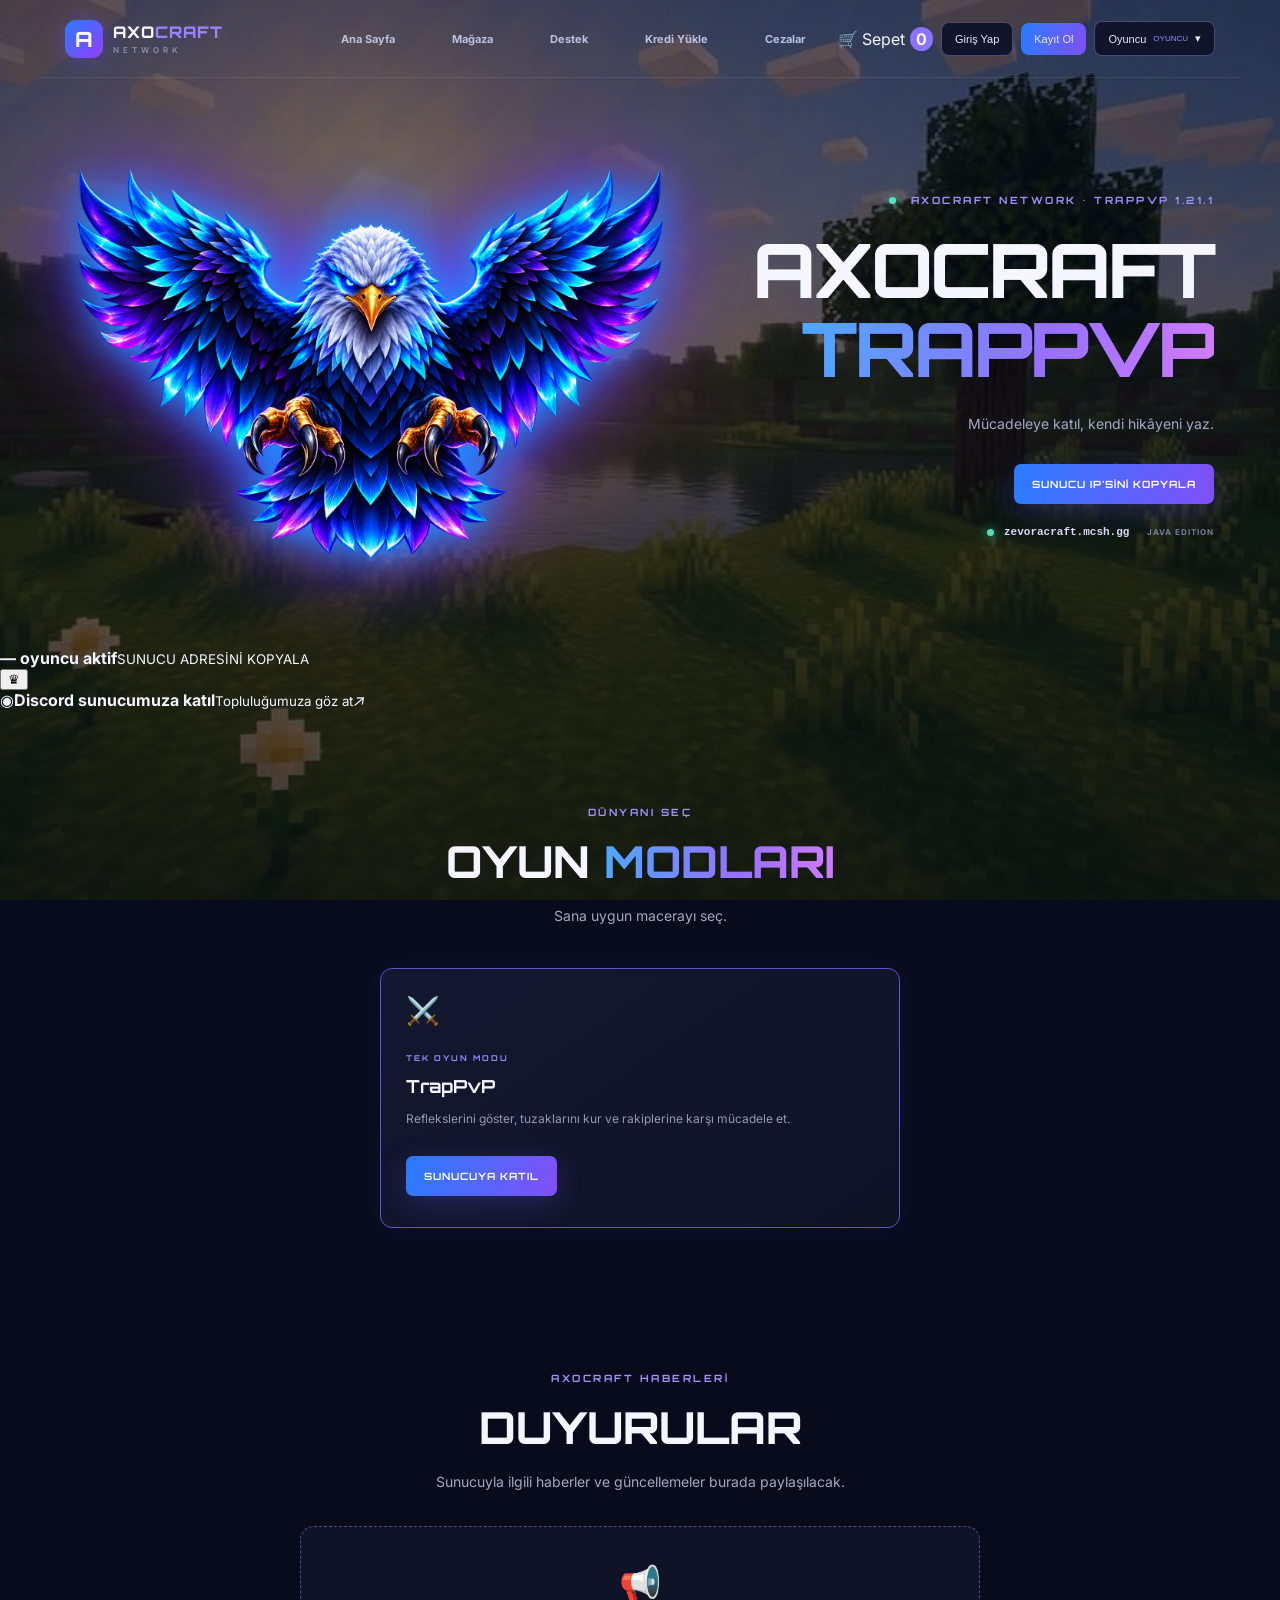
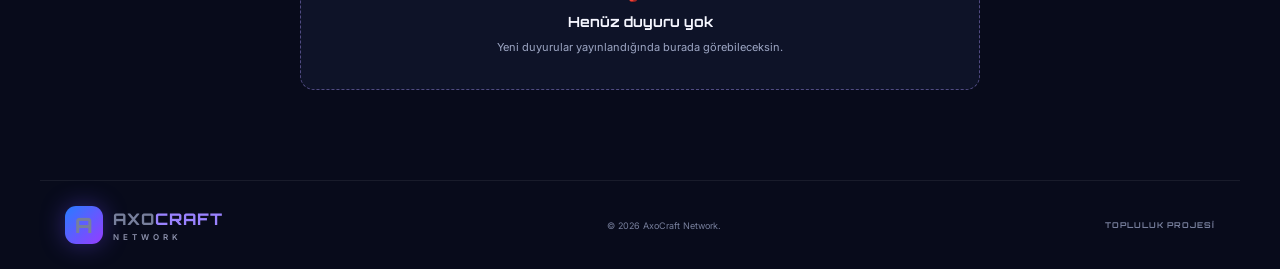
==== commit 6883f762: "Redesign homepage navigation and hero layout" ====
--- a/index.html
+++ b/index.html
@@ -7,11 +7,9 @@
 </head><body>
 <div class="bg-scene"></div><div class="bg-shade"></div>
 <header class="topbar"><a class="brand" href="#anasayfa"><span class="brand-mark">A</span><span>AXO<span class="accent">CRAFT</span><small>NETWORK</small></span></a>
-<nav class="main-nav"><a class="nav-tab active" href="#anasayfa">Ana Sayfa</a><a class="nav-tab" href="#oyun-modlari">TrapPvP</a><a class="nav-tab" href="#duyurular">Duyurular</a></nav><div class="nav-actions"><button class="nav-login" data-auth="login">Giriş Yap</button><button class="nav-register" data-auth="register">Kayıt Ol</button><button class="account-chip hidden" id="accountButton"><span id="accountName">Oyuncu</span><small id="accountTag">OYUNCU</small> ▾</button><div class="account-menu hidden" id="accountMenu"><div class="account-head"><b id="menuName">Oyuncu</b><small id="menuTag">OYUNCU</small></div><button id="menuChest">🎁 Sandığım</button><button id="menuSupport">🎧 Destek</button><button id="menuProfile">👤 Profil</button><button id="menuCredits">💎 Kredi</button><button id="menuStore">🛒 Mağaza</button><button id="logoutButton">↪ Çıkış Yap</button></div></div><button class="menu" aria-label="Menüyü aç">☰</button></header>
+<nav class="main-nav"><a class="nav-tab active" href="index.html">Ana Sayfa</a><a class="nav-tab" href="magaza.html">Mağaza</a><a class="nav-tab" href="support.html">Destek</a><a class="nav-tab" href="kredi.html">Kredi Yükle</a><a class="nav-tab" href="cezalar.html">Cezalar</a></nav><div class="nav-actions"><a class="cart-button" id="headerCart" href="magaza.html#sepet" aria-label="Sepet">🛒 <span>Sepet</span><b id="headerCartCount" class="cart-count">0</b></a><button class="nav-login" data-auth="login">Giriş Yap</button><button class="nav-register" data-auth="register">Kayıt Ol</button><button class="account-chip hidden" id="accountButton"><span id="accountName">Oyuncu</span><small id="accountTag">OYUNCU</small> ▾</button><div class="account-menu hidden" id="accountMenu"><div class="account-head"><b id="menuName">Oyuncu</b><small id="menuTag">OYUNCU</small></div><button id="menuChest">🎁 Sandığım</button><button id="menuSupport">🎧 Destek</button><button id="menuProfile">👤 Profil</button><button id="menuCredits">💎 Kredi</button><button id="menuStore">🛒 Mağaza</button><button id="logoutButton">↪ Çıkış Yap</button></div></div><button class="menu" aria-label="Menüyü aç">☰</button></header>
 <main id="anasayfa">
-<section class="hero"><div class="hero-copy"><div class="eyebrow"><i></i> MINECRAFT TRAPPVP • 1.21.1</div><h1>MACERAN<br><span class="gradient">BURADA</span><br>BAŞLIYOR.</h1><p>AxoCraft TrapPvP dünyasına katıl. Mücadele şimdi başlıyor.</p><div class="hero-actions"><button class="primary" id="copyIp">IP'Yİ KOPYALA ↗</button><a class="secondary" href="#oyun-modlari">OYUN MODLARINI KEŞFET ↓</a></div><div class="ip-line"><span class="pulse"></span><span>zevoracraft.mcsh.gg</span><span class="tiny">JAVA EDITION</span></div></div><div class="hero-art eagle-art"><div class="eagle-glow"></div><img class="eagle-image" src="file_0000000029ec8246bf71d93959074b4c.png" alt="AxoCraft mavi mor kartal"><span class="art-caption">AXOCRAFT • RISE ABOVE</span></div></section>
-<section class="status-wrap"><div class="status-card"><div class="status-left"><span class="status-dot" id="statusDot"></span><div><b id="statusText">Sunucu durumu kontrol ediliyor</b><small>GERÇEK ZAMANLI SUNUCU BİLGİSİ</small></div></div><div class="status-stat"><b id="players">—</b><small>OYUNCU</small></div><div class="status-stat"><b id="version">—</b><small>SÜRÜM</small></div><button class="refresh" id="refresh">↻</button></div></section>
-<section class="section" id="oyun-modlari"><div class="section-heading"><span class="eyebrow">DÜNYANI SEÇ</span><h2>OYUN <span class="gradient">MODLARI</span></h2><p>Sana uygun macerayı seç.</p></div><div class="mode-grid single-mode"><article class="mode-card featured"><div class="mode-icon">⚔️</div><span class="tag">TEK OYUN MODU</span><h3>TrapPvP</h3><p>Reflekslerini göster, tuzaklarını kur ve rakiplerine karşı mücadele et.</p><a class="primary mode-play" href="#anasayfa">SUNUCUYA KATIL</a></article></div></section>
+<section class="hero reference-hero"><div class="hero-art eagle-art"><div class="eagle-glow"></div><img class="eagle-image" src="file_0000000029ec8246bf71d93959074b4c.png" alt="AxoCraft kartal logosu"></div><div class="hero-copy"><div class="eyebrow"><i></i> AXOCRAFT NETWORK • TRAPPVP 1.21.1</div><h1>AXOCRAFT<br><span class="gradient">TRAPPVP</span></h1><p>Mücadeleye katıl, kendi hikâyeni yaz.</p><div class="hero-actions"><button class="primary" id="copyIp">SUNUCU IP'SİNİ KOPYALA</button></div><div class="ip-line"><span class="pulse"></span><span>zevoracraft.mcsh.gg</span><span class="tiny">JAVA EDITION</span></div></div></section><section class="hero-social"><div class="hero-player"><span class="online-led" id="heroOnlineLed"></span><div><b><strong id="heroPlayers">—</strong> oyuncu aktif</b><small>SUNUCU ADRESİNİ KOPYALA</small></div><button class="crown-shortcut" id="copyIp2" aria-label="IP kopyala">♛</button></div><a class="discord-card" href="#" id="discordLink"><span class="discord-icon">◉</span><span><b>Discord sunucumuza katıl</b><small>Topluluğumuza göz at</small></span><i>↗</i></a></section><section class="section" id="oyun-modlari"><div class="section-heading"><span class="eyebrow">DÜNYANI SEÇ</span><h2>OYUN <span class="gradient">MODLARI</span></h2><p>Sana uygun macerayı seç.</p></div><div class="mode-grid single-mode"><article class="mode-card featured"><div class="mode-icon">⚔️</div><span class="tag">TEK OYUN MODU</span><h3>TrapPvP</h3><p>Reflekslerini göster, tuzaklarını kur ve rakiplerine karşı mücadele et.</p><a class="primary mode-play" href="#anasayfa">SUNUCUYA KATIL</a></article></div></section>
 <section class="section announcements" id="duyurular"><div class="section-heading"><span class="eyebrow">AXOCRAFT HABERLERİ</span><h2>DUYURULAR</h2><p>Sunucuyla ilgili haberler ve güncellemeler burada paylaşılacak.</p></div><div class="announcement-empty"><span>📢</span><b>Henüz duyuru yok</b><small>Yeni duyurular yayınlandığında burada görebileceksin.</small></div></section>
 
 
@@ -20,4 +18,4 @@
 <div class="toast" id="toast"></div><div class="modal-backdrop" id="chestModal"><div class="modal chest-modal"><button class="modal-close" data-chest-close>×</button><div class="eyebrow">OYUNCU ENVANTERİ</div><h2>🎁 Sandığım</h2><p class="modal-help">Satın aldığın ve teslim edilen üyelikler/ürünler burada görünecek.</p><div id="chestItems" class="chest-items"><div class="chest-empty">📦<b>Sandığın şimdilik boş</b><small>Mağazadan aldığın ürünler burada listelenecek.</small></div></div></div></div>
 <div class="modal-backdrop" id="authModal"><div class="modal"><button class="modal-close" data-close>×</button><div class="eyebrow">AXOCRAFT HESABI</div><h2 id="authTitle">Giriş Yap</h2><p class="modal-help">Bu ekran şimdilik tasarım önizlemesidir. Gerçek hesap sistemi henüz bağlı değil.</p><form id="authForm"><label>Minecraft kullanıcı adı</label><input id="mcName" required minlength="3" maxlength="16" placeholder="OyuncuAdı"><div id="emailField" class="hidden"><label>E-posta</label><input type="email" placeholder="ornek@mail.com"></div><label>Şifre</label><input type="password" required minlength="8" placeholder="En az 8 karakter"><button class="primary full" type="submit">DEVAM ET</button></form><button class="switch-auth" id="switchAuth">Hesabın yok mu? Kayıt ol</button></div></div>
 <div class="drawer-backdrop" id="cartBackdrop"><aside class="cart-drawer"><button class="modal-close" id="closeCart">×</button><div class="eyebrow">ALIŞVERİŞ</div><h2>Sepetim <span class="gradient" id="cartTotalCount">0</span></h2><div id="cartItems" class="cart-items"><p class="empty-cart">Sepetin henüz boş.</p></div><div class="cart-summary"><span>Toplam</span><b id="cartTotal">₺0,00</b></div><label class="checkout-label">Minecraft kullanıcı adın</label><input id="checkoutName" placeholder="OyuncuAdı" maxlength="16"><button class="primary full" id="checkout">SİPARİŞİ ONAYLA</button><p class="modal-help">Ödeme altyapısı bağlanana kadar sipariş oluşturulmaz ve ücret alınmaz.</p></aside></div>
-<script src="script.js?v=20261124-1"></script></body></html>+<script src="script.js?v=20261124-2"></script></body></html>
--- a/style.css
+++ b/style.css
@@ -117,3 +117,6 @@
 .demo-checkout input{width:100%;padding:12px;background:#090e20;border:1px solid #343b61;border-radius:7px;color:white}
 @media(max-width:760px){.store-products{grid-template-columns:1fr 1fr}}
 @media(max-width:500px){.store-products{grid-template-columns:1fr}.store-page{padding:38px 15px 65px}}
+
+/* AxoCraft 24.11.2026 layout update */
+.bg-scene{opacity:.45}.single-mode{grid-template-columns:minmax(260px,520px);justify-content:center}.single-mode .mode-card{min-height:260px}.mode-play{display:inline-flex;margin-top:14px;text-decoration:none}.account-menu button{width:100%;text-align:left;margin-top:5px}.topbar .main-nav{margin-left:auto}.profile-layout{max-width:1100px;margin:55px auto;padding:0 22px;display:grid;grid-template-columns:245px 1fr;gap:22px}.profile-side,.profile-panel{background:linear-gradient(145deg,#111a33f2,#17132ff2);border:1px solid #494477;border-radius:16px;padding:22px}.profile-side h3{font:700 16px Orbitron;margin:0 0 18px}.profile-side button{display:block;width:100%;text-align:left;margin:6px 0;padding:13px;border:1px solid transparent;border-radius:9px;background:#ffffff08;color:#cbd0e8;cursor:pointer}.profile-side button.active,.profile-side button:hover{background:#6b5aff25;border-color:#7669d8;color:white}.profile-content h1{font:800 clamp(27px,4vw,38px) Orbitron;margin:0 0 8px}.profile-content>p{color:#aab1cc;font-size:13px;line-height:1.7}.profile-panel{margin-top:18px}.profile-panel h2{font:700 17px Orbitron;margin:0 0 18px}.profile-form{display:grid;grid-template-columns:1fr 1fr;gap:15px}.profile-form label{display:block;color:#c5cbe5;font-size:12px}.profile-form input{display:block;width:100%;margin-top:8px;padding:13px;background:#090e20;border:1px solid #454c78;border-radius:8px;color:white;outline:none}.profile-form input:focus{border-color:#8b72ff}.profile-form .full{grid-column:1/-1}.profile-note{padding:13px;border-radius:9px;background:#29213b;color:#d3c9ef;font-size:11px;line-height:1.7;margin:14px 0}.profile-actions{display:flex;gap:10px;flex-wrap:wrap}.profile-disabled{opacity:.55;cursor:not-allowed}.profile-hidden{display:none!important}.profile-badge{display:inline-block;padding:5px 9px;border-radius:20px;background:#5546a533;color:#c7bbff;font-size:10px;margin-left:8px}@media(max-width:700px){.profile-layout{grid-template-columns:1fr;margin:30px auto}.profile-side{display:flex;flex-wrap:wrap;gap:5px}.profile-side h3{width:100%}.profile-side button{width:auto;flex:1}.profile-form{grid-template-columns:1fr}}
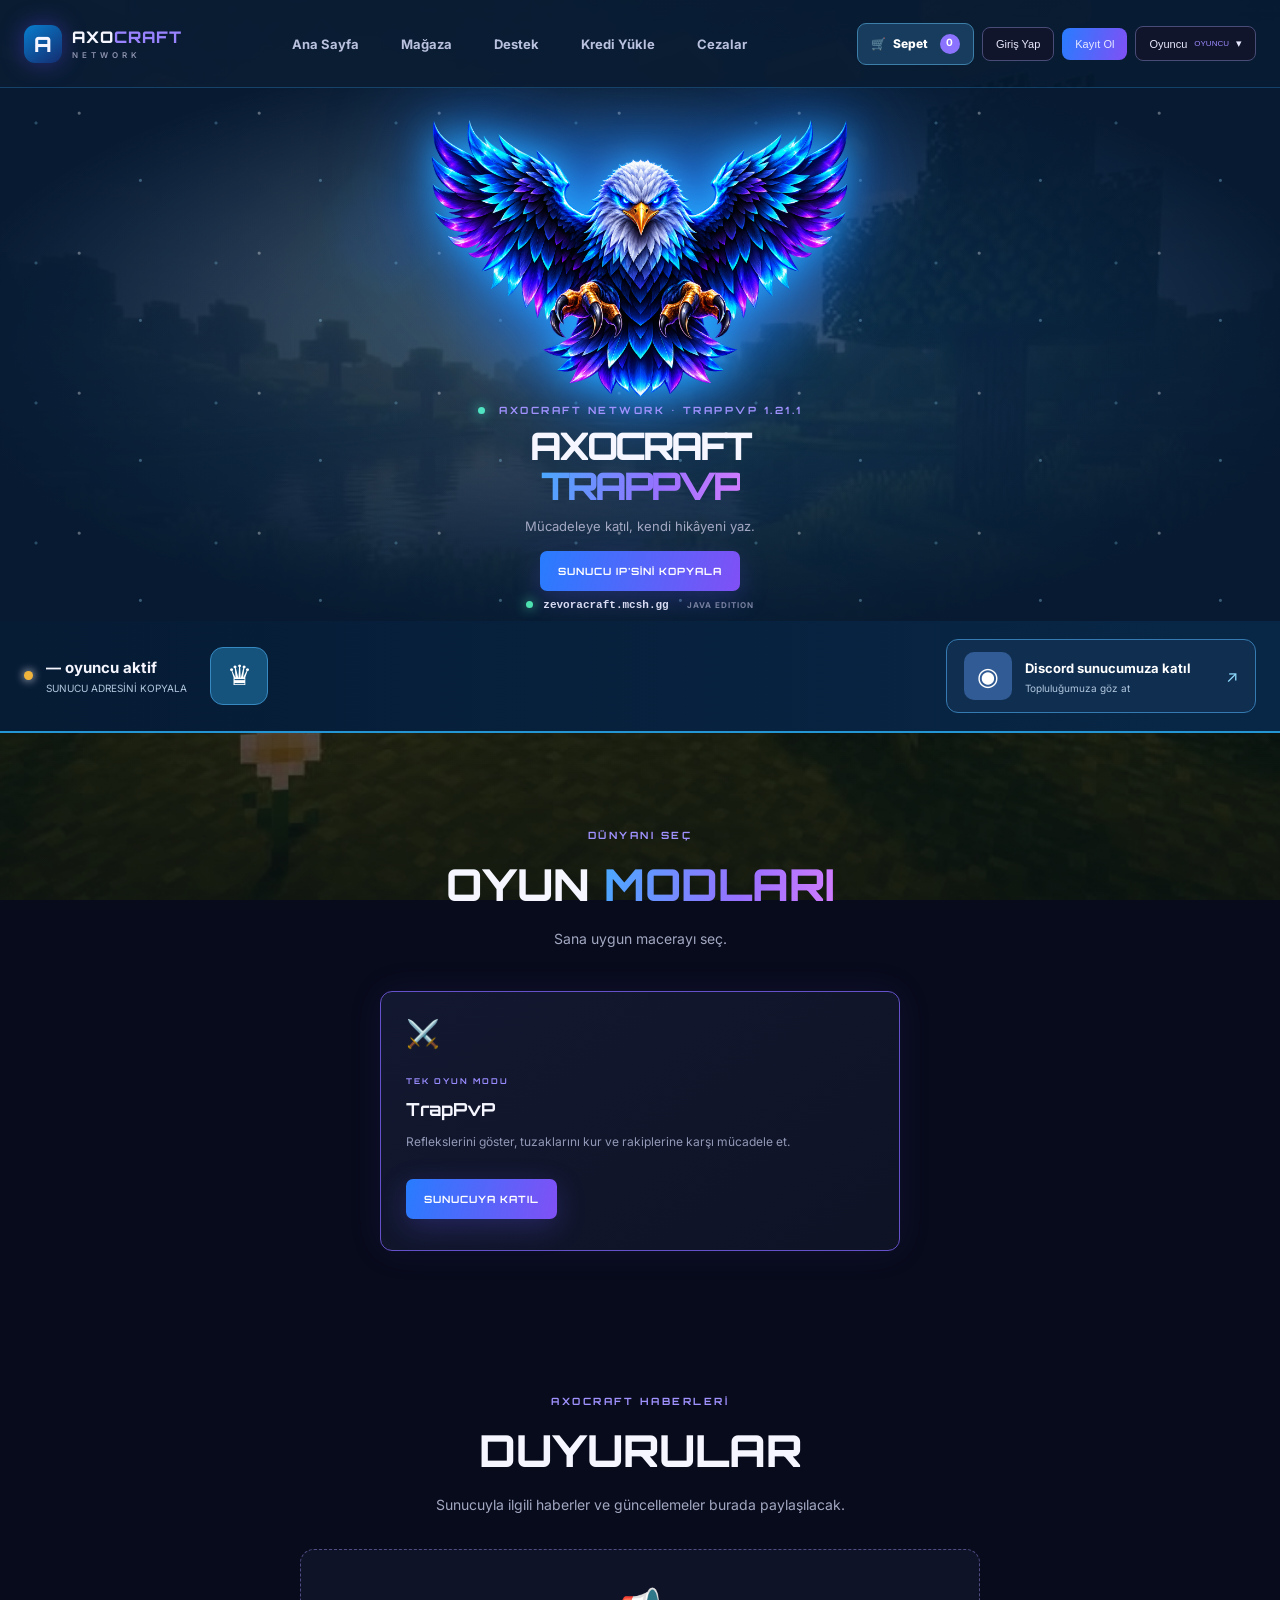
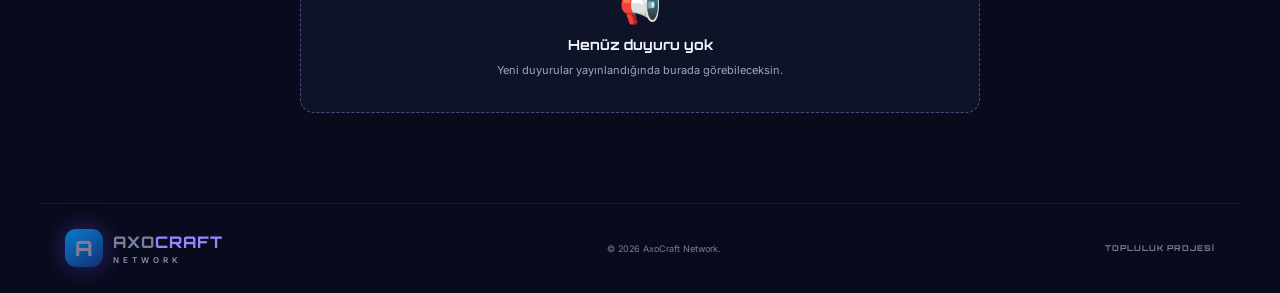
==== commit c6d45c66: "Refresh homepage stylesheet version" ====
--- a/index.html
+++ b/index.html
@@ -3,7 +3,7 @@
 <meta charset="utf-8"><meta name="viewport" content="width=device-width,initial-scale=1">
 <meta name="theme-color" content="#080b1b"><meta name="description" content="AxoCraft Network Minecraft mağazası ve sunucu ağı.">
 <title>AxoCraft Network</title>
-<link rel="preconnect" href="https://fonts.googleapis.com"><link href="https://fonts.googleapis.com/css2?family=Orbitron:wght@500;600;700;800&family=Inter:wght@400;500;600;700;800&display=swap" rel="stylesheet"><link rel="stylesheet" href="style.css?v=20261124-1">
+<link rel="preconnect" href="https://fonts.googleapis.com"><link href="https://fonts.googleapis.com/css2?family=Orbitron:wght@500;600;700;800&family=Inter:wght@400;500;600;700;800&display=swap" rel="stylesheet"><link rel="stylesheet" href="style.css?v=20261124-2">
 </head><body>
 <div class="bg-scene"></div><div class="bg-shade"></div>
 <header class="topbar"><a class="brand" href="#anasayfa"><span class="brand-mark">A</span><span>AXO<span class="accent">CRAFT</span><small>NETWORK</small></span></a>
--- a/style.css
+++ b/style.css
@@ -120,3 +120,10 @@
 
 /* AxoCraft 24.11.2026 layout update */
 .bg-scene{opacity:.45}.single-mode{grid-template-columns:minmax(260px,520px);justify-content:center}.single-mode .mode-card{min-height:260px}.mode-play{display:inline-flex;margin-top:14px;text-decoration:none}.account-menu button{width:100%;text-align:left;margin-top:5px}.topbar .main-nav{margin-left:auto}.profile-layout{max-width:1100px;margin:55px auto;padding:0 22px;display:grid;grid-template-columns:245px 1fr;gap:22px}.profile-side,.profile-panel{background:linear-gradient(145deg,#111a33f2,#17132ff2);border:1px solid #494477;border-radius:16px;padding:22px}.profile-side h3{font:700 16px Orbitron;margin:0 0 18px}.profile-side button{display:block;width:100%;text-align:left;margin:6px 0;padding:13px;border:1px solid transparent;border-radius:9px;background:#ffffff08;color:#cbd0e8;cursor:pointer}.profile-side button.active,.profile-side button:hover{background:#6b5aff25;border-color:#7669d8;color:white}.profile-content h1{font:800 clamp(27px,4vw,38px) Orbitron;margin:0 0 8px}.profile-content>p{color:#aab1cc;font-size:13px;line-height:1.7}.profile-panel{margin-top:18px}.profile-panel h2{font:700 17px Orbitron;margin:0 0 18px}.profile-form{display:grid;grid-template-columns:1fr 1fr;gap:15px}.profile-form label{display:block;color:#c5cbe5;font-size:12px}.profile-form input{display:block;width:100%;margin-top:8px;padding:13px;background:#090e20;border:1px solid #454c78;border-radius:8px;color:white;outline:none}.profile-form input:focus{border-color:#8b72ff}.profile-form .full{grid-column:1/-1}.profile-note{padding:13px;border-radius:9px;background:#29213b;color:#d3c9ef;font-size:11px;line-height:1.7;margin:14px 0}.profile-actions{display:flex;gap:10px;flex-wrap:wrap}.profile-disabled{opacity:.55;cursor:not-allowed}.profile-hidden{display:none!important}.profile-badge{display:inline-block;padding:5px 9px;border-radius:20px;background:#5546a533;color:#c7bbff;font-size:10px;margin-left:8px}@media(max-width:700px){.profile-layout{grid-template-columns:1fr;margin:30px auto}.profile-side{display:flex;flex-wrap:wrap;gap:5px}.profile-side h3{width:100%}.profile-side button{width:auto;flex:1}.profile-form{grid-template-columns:1fr}}
+
+
+/* LeraCraft-inspired AxoCraft homepage layout */
+.topbar{max-width:100%;padding:0 max(24px,calc((100vw - 1450px)/2));height:88px;background:rgba(5,25,48,.92);border-bottom:1px solid #2c91d855;position:relative;z-index:20}.brand-mark{background:linear-gradient(145deg,#087dce,#142d70)}.main-nav{margin:0 auto!important;gap:8px!important}.main-nav .nav-tab{font-size:13px;padding:13px 16px}.main-nav .nav-tab.active{background:#15527c;border-color:#287bb0}.nav-actions{position:relative}.nav-actions .cart-button{display:flex;align-items:center;gap:7px;padding:10px 13px;border-radius:9px;background:#183c5d;border:1px solid #3c80aa;color:#fff;font-size:12px;font-weight:800;white-space:nowrap}.cart-count{display:inline-grid;place-items:center;min-width:20px;height:20px;padding:0 5px;border-radius:20px;background:#e34555;color:white;font-size:10px}.cart-count.has-items{background:#24b879;color:#061d17}.reference-hero{max-width:100%;min-height:455px!important;padding:30px 22px 10px!important;display:flex!important;flex-direction:column!important;justify-content:center!important;align-items:center!important;gap:0!important;background:radial-gradient(ellipse at 50% 48%,#1264a966 0%,#0b3157aa 42%,#071a31 78%);overflow:hidden}.reference-hero:before{content:"";position:absolute;inset:0;background:radial-gradient(circle at 20% 25%,#8bdcff44 1px,transparent 2px),radial-gradient(circle at 78% 66%,#9bdcff55 1px,transparent 2px),radial-gradient(circle at 44% 18%,#fff5 1px,transparent 2px);background-size:180px 140px;pointer-events:none}.reference-hero .hero-art.eagle-art{position:relative!important;inset:auto!important;transform:none!important;width:min(100%,420px)!important;height:280px!important;opacity:1!important;order:0!important;display:grid!important;place-items:center!important}.reference-hero .eagle-image{width:100%;height:100%;max-height:300px;object-fit:contain;filter:drop-shadow(0 0 18px #28aaff) drop-shadow(0 0 45px #1268d9)}.reference-hero .hero-copy{order:1!important;max-width:720px!important;text-align:center!important;margin:0 auto!important}.reference-hero .hero-copy h1{font-size:clamp(25px,4vw,38px);margin:8px 0}.reference-hero .hero-copy>p{margin:0 auto;font-size:13px}.reference-hero .hero-actions{justify-content:center!important;margin:13px 0 8px}.reference-hero .ip-line{justify-content:center!important}.hero-social{max-width:100%;padding:18px max(24px,calc((100vw - 1250px)/2));display:flex;align-items:center;justify-content:space-between;gap:20px;background:linear-gradient(90deg,#061b34,#082747);border-bottom:2px solid #2496d4}.hero-player{display:flex;align-items:center;gap:13px}.hero-player b{display:block;font-size:15px}.hero-player small,.discord-card small{display:block;color:#b1c7df;font-size:10px;margin-top:5px}.online-led{width:9px;height:9px;border-radius:50%;background:#f0b43d;box-shadow:0 0 10px currentColor}.crown-shortcut{margin-left:10px;width:58px;height:58px;border:1px solid #378ac1;border-radius:13px;background:#15527c;color:white;font-size:28px}.discord-card{display:flex;align-items:center;gap:13px;padding:12px 17px;border:1px solid #357bb1;border-radius:12px;background:#102e50;color:#fff;min-width:310px}.discord-icon{display:grid;place-items:center;width:48px;height:48px;border-radius:10px;background:#315b94;font-size:25px}.discord-card b{font-size:13px}.discord-card i{margin-left:auto;color:#8fdcff;font-style:normal}.status-wrap{display:none!important}@media(max-width:800px){.topbar{height:auto;padding:12px 15px;gap:10px}.main-nav{order:3;width:100%;overflow-x:auto;justify-content:flex-start;padding:4px 0 8px}.nav-actions .cart-button span{display:none}.reference-hero{min-height:unset!important;padding:20px 15px!important}.reference-hero .hero-art.eagle-art{height:230px!important}.hero-social{padding:15px;align-items:stretch;flex-direction:column}.discord-card{min-width:0;width:100%}.hero-player{justify-content:flex-start}}@media(max-width:480px){.brand{font-size:12px}.nav-actions .cart-button{padding:8px}.main-nav .nav-tab{font-size:11px;padding:9px 11px}.reference-hero .hero-art.eagle-art{height:200px!important}}
+
+/* Punishment list page */
+.punishments-page{max-width:1100px;min-height:70vh;margin:0 auto;padding:65px 22px 90px}.punishments-page .section-heading h1{font:800 clamp(30px,5vw,46px) Orbitron;margin:15px 0}.punishment-tabs{display:flex;justify-content:center;gap:12px;margin:35px 0 20px}.punishment-tab{border:1px solid #35688f;background:#102b49;color:#c6d9eb;padding:13px 22px;border-radius:9px;font-weight:800;cursor:pointer}.punishment-tab.active{background:linear-gradient(110deg,#1469a4,#3452a0);border-color:#58b9ed;color:white;box-shadow:0 0 20px #148bda33}.punishment-panel{padding:22px;border:1px solid #315d82;border-radius:14px;background:#0b2038ed;box-shadow:0 15px 50px #0003}.punishment-panel-head{display:flex;justify-content:space-between;align-items:center;gap:12px;margin-bottom:18px}.punishment-panel-head b,.punishment-panel-head small{display:block}.punishment-panel-head b{font:700 15px Orbitron}.punishment-panel-head small{color:#9db6d0;font-size:10px;margin-top:5px}.punishment-count{padding:7px 10px;border-radius:20px;background:#183b5c;color:#a9dfff;font-size:10px}.punishment-table-wrap{overflow-x:auto}.punishment-table{width:100%;border-collapse:collapse;min-width:680px}.punishment-table th,.punishment-table td{padding:14px 12px;text-align:left;border-bottom:1px solid #ffffff14;font-size:11px}.punishment-table th{color:#8fc8ef;font:700 9px Orbitron;letter-spacing:1px}.punishment-empty{text-align:center!important;color:#a4b7cc;padding:42px!important}.punishment-note{margin-top:18px;padding:13px;border:1px solid #806b3b;border-radius:8px;background:#342b1b99;color:#f1d9a8;font-size:10px;line-height:1.6}@media(max-width:600px){.punishments-page{padding:40px 14px 65px}.punishment-tabs{gap:8px}.punishment-tab{flex:1;padding:12px 8px;font-size:11px}.punishment-panel{padding:15px}}
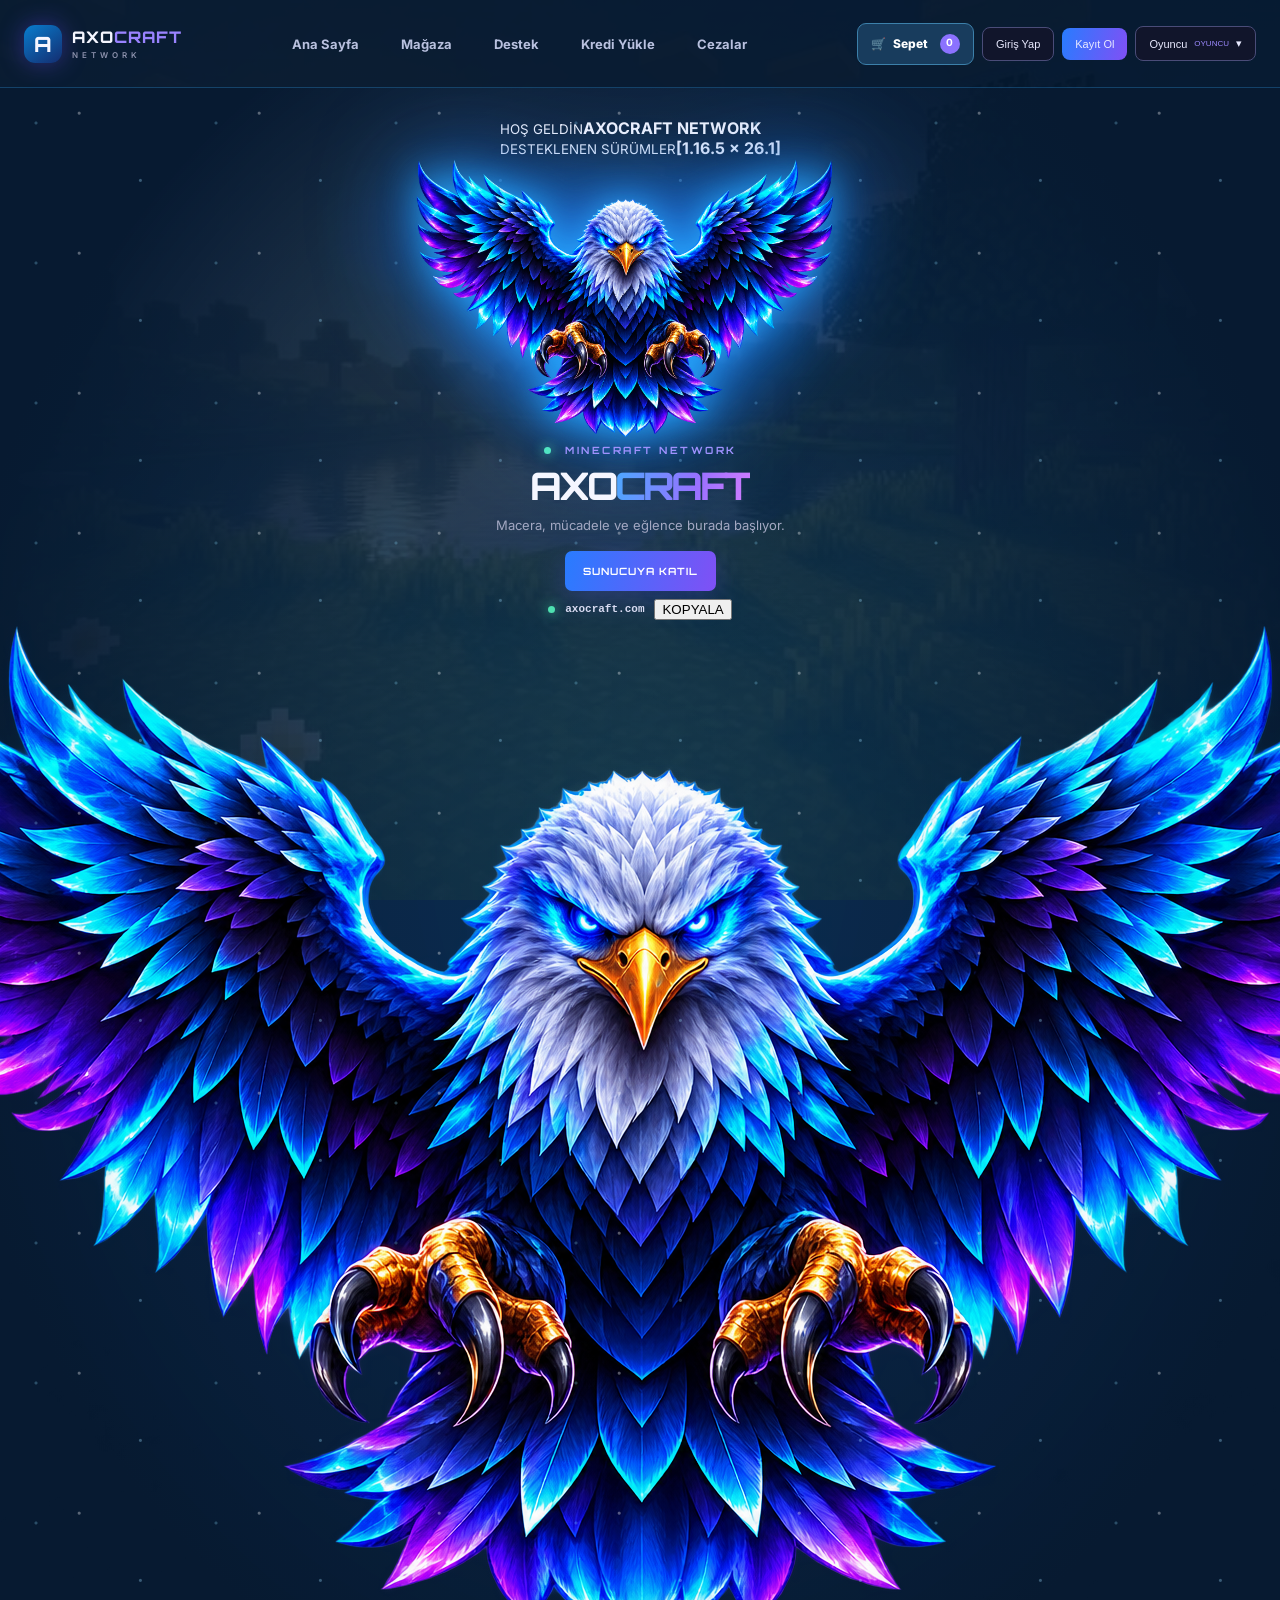
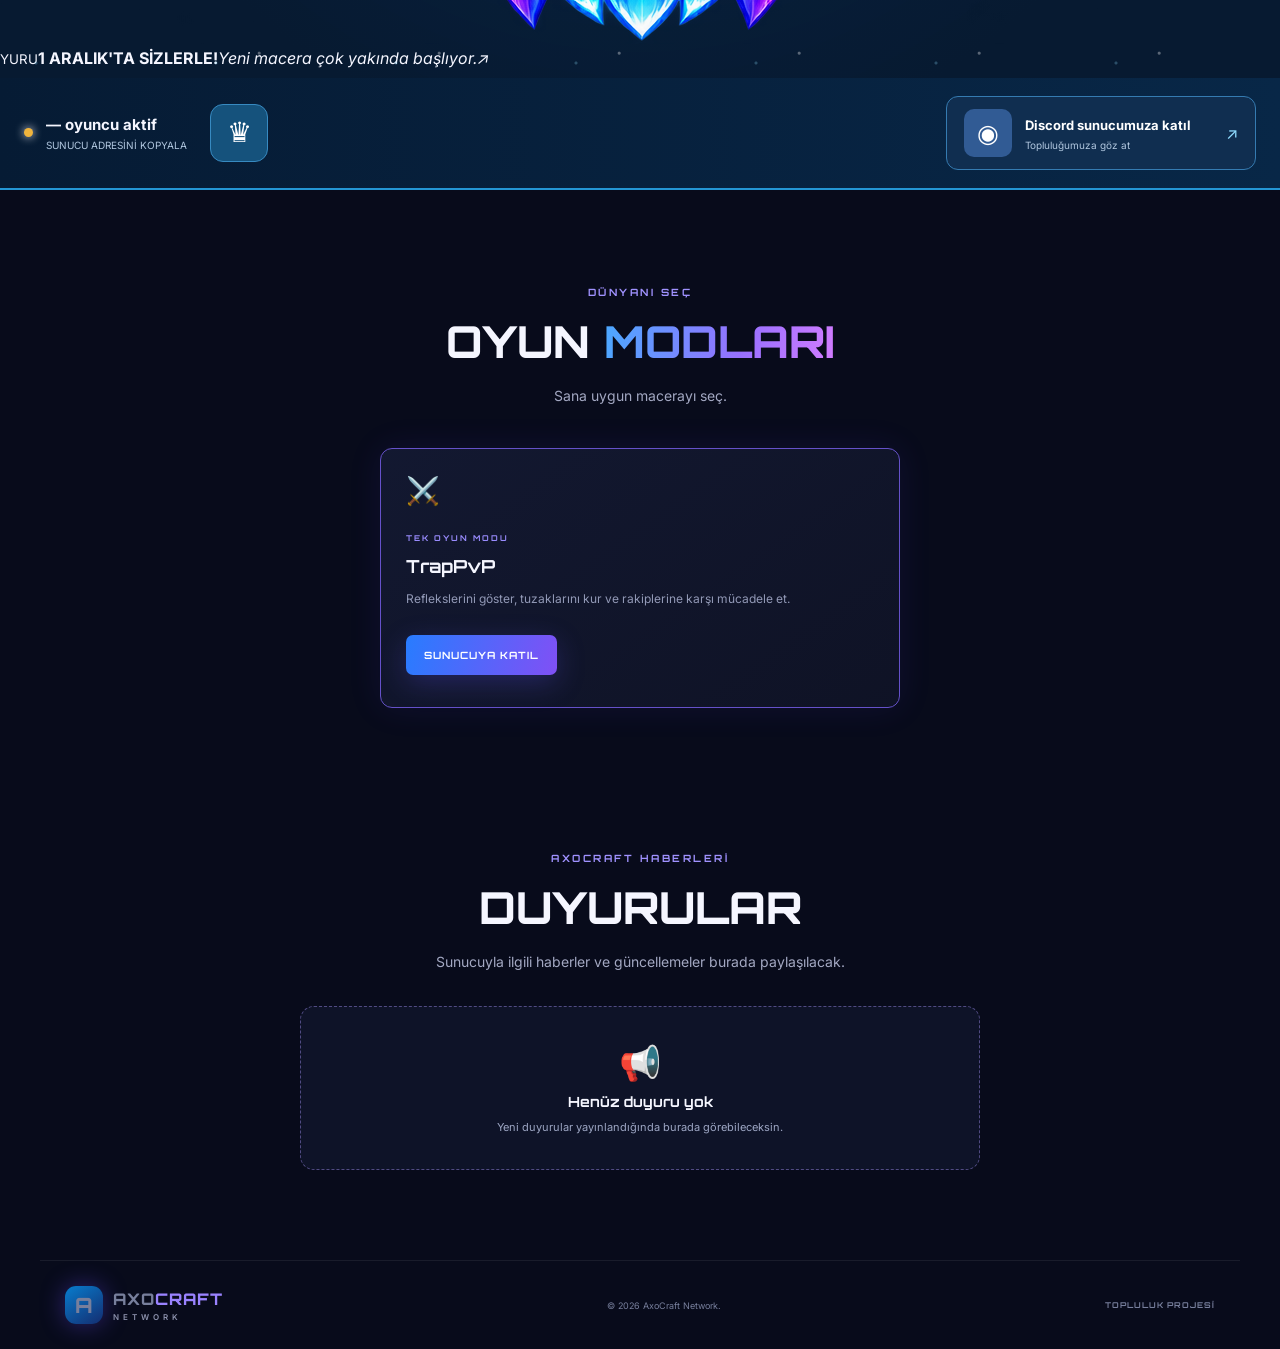
==== commit 81be3165: "Redesign homepage around centered eagle and launch announcement" ====
--- a/index.html
+++ b/index.html
@@ -3,13 +3,17 @@
 <meta charset="utf-8"><meta name="viewport" content="width=device-width,initial-scale=1">
 <meta name="theme-color" content="#080b1b"><meta name="description" content="AxoCraft Network Minecraft mağazası ve sunucu ağı.">
 <title>AxoCraft Network</title>
-<link rel="preconnect" href="https://fonts.googleapis.com"><link href="https://fonts.googleapis.com/css2?family=Orbitron:wght@500;600;700;800&family=Inter:wght@400;500;600;700;800&display=swap" rel="stylesheet"><link rel="stylesheet" href="style.css?v=20261124-2">
+<link rel="preconnect" href="https://fonts.googleapis.com"><link href="https://fonts.googleapis.com/css2?family=Orbitron:wght@500;600;700;800&family=Inter:wght@400;500;600;700;800&display=swap" rel="stylesheet"><link rel="stylesheet" href="style.css?v=20261124-3">
 </head><body>
 <div class="bg-scene"></div><div class="bg-shade"></div>
 <header class="topbar"><a class="brand" href="#anasayfa"><span class="brand-mark">A</span><span>AXO<span class="accent">CRAFT</span><small>NETWORK</small></span></a>
 <nav class="main-nav"><a class="nav-tab active" href="index.html">Ana Sayfa</a><a class="nav-tab" href="magaza.html">Mağaza</a><a class="nav-tab" href="support.html">Destek</a><a class="nav-tab" href="kredi.html">Kredi Yükle</a><a class="nav-tab" href="cezalar.html">Cezalar</a></nav><div class="nav-actions"><a class="cart-button" id="headerCart" href="magaza.html#sepet" aria-label="Sepet">🛒 <span>Sepet</span><b id="headerCartCount" class="cart-count">0</b></a><button class="nav-login" data-auth="login">Giriş Yap</button><button class="nav-register" data-auth="register">Kayıt Ol</button><button class="account-chip hidden" id="accountButton"><span id="accountName">Oyuncu</span><small id="accountTag">OYUNCU</small> ▾</button><div class="account-menu hidden" id="accountMenu"><div class="account-head"><b id="menuName">Oyuncu</b><small id="menuTag">OYUNCU</small></div><button id="menuChest">🎁 Sandığım</button><button id="menuSupport">🎧 Destek</button><button id="menuProfile">👤 Profil</button><button id="menuCredits">💎 Kredi</button><button id="menuStore">🛒 Mağaza</button><button id="logoutButton">↪ Çıkış Yap</button></div></div><button class="menu" aria-label="Menüyü aç">☰</button></header>
 <main id="anasayfa">
-<section class="hero reference-hero"><div class="hero-art eagle-art"><div class="eagle-glow"></div><img class="eagle-image" src="file_0000000029ec8246bf71d93959074b4c.png" alt="AxoCraft kartal logosu"></div><div class="hero-copy"><div class="eyebrow"><i></i> AXOCRAFT NETWORK • TRAPPVP 1.21.1</div><h1>AXOCRAFT<br><span class="gradient">TRAPPVP</span></h1><p>Mücadeleye katıl, kendi hikâyeni yaz.</p><div class="hero-actions"><button class="primary" id="copyIp">SUNUCU IP'SİNİ KOPYALA</button></div><div class="ip-line"><span class="pulse"></span><span>zevoracraft.mcsh.gg</span><span class="tiny">JAVA EDITION</span></div></div></section><section class="hero-social"><div class="hero-player"><span class="online-led" id="heroOnlineLed"></span><div><b><strong id="heroPlayers">—</strong> oyuncu aktif</b><small>SUNUCU ADRESİNİ KOPYALA</small></div><button class="crown-shortcut" id="copyIp2" aria-label="IP kopyala">♛</button></div><a class="discord-card" href="#" id="discordLink"><span class="discord-icon">◉</span><span><b>Discord sunucumuza katıl</b><small>Topluluğumuza göz at</small></span><i>↗</i></a></section><section class="section" id="oyun-modlari"><div class="section-heading"><span class="eyebrow">DÜNYANI SEÇ</span><h2>OYUN <span class="gradient">MODLARI</span></h2><p>Sana uygun macerayı seç.</p></div><div class="mode-grid single-mode"><article class="mode-card featured"><div class="mode-icon">⚔️</div><span class="tag">TEK OYUN MODU</span><h3>TrapPvP</h3><p>Reflekslerini göster, tuzaklarını kur ve rakiplerine karşı mücadele et.</p><a class="primary mode-play" href="#anasayfa">SUNUCUYA KATIL</a></article></div></section>
+<section class="hero reference-hero">
+<div class="hero-meta"><div class="server-title"><span class="meta-dot"></span><div><small>HOŞ GELDİN</small><b>AXOCRAFT NETWORK</b></div></div><div class="server-version"><small>DESTEKLENEN SÜRÜMLER</small><b>[1.16.5 x 26.1]</b></div></div>
+<div class="hero-center"><div class="hero-art eagle-art"><div class="eagle-glow"></div><img class="eagle-image" src="file_0000000029ec8246bf71d93959074b4c.png" alt="AxoCraft kartal simgesi"></div><div class="hero-copy"><div class="eyebrow"><i></i> MINECRAFT NETWORK</div><h1>AXO<span class="gradient">CRAFT</span></h1><p>Macera, mücadele ve eğlence burada başlıyor.</p><div class="hero-actions"><button class="primary" id="copyIp">SUNUCUYA KATIL</button></div><div class="ip-line"><span class="pulse"></span><span>axocraft.com</span><button class="copy-address" id="copyAddress" type="button">KOPYALA</button></div></div></div>
+<a class="launch-announcement" href="#duyurular"><img src="file_0000000029ec8246bf71d93959074b4c.png" alt=""><span><small>AXOCRAFT'TAN DUYURU</small><b>1 ARALIK'TA SİZLERLE!</b><em>Yeni macera çok yakında başlıyor.</em></span><i>↗</i></a>
+</section><section class="hero-social"><div class="hero-player"><span class="online-led" id="heroOnlineLed"></span><div><b><strong id="heroPlayers">—</strong> oyuncu aktif</b><small>SUNUCU ADRESİNİ KOPYALA</small></div><button class="crown-shortcut" id="copyIp2" aria-label="IP kopyala">♛</button></div><a class="discord-card" href="#" id="discordLink"><span class="discord-icon">◉</span><span><b>Discord sunucumuza katıl</b><small>Topluluğumuza göz at</small></span><i>↗</i></a></section><section class="section" id="oyun-modlari"><div class="section-heading"><span class="eyebrow">DÜNYANI SEÇ</span><h2>OYUN <span class="gradient">MODLARI</span></h2><p>Sana uygun macerayı seç.</p></div><div class="mode-grid single-mode"><article class="mode-card featured"><div class="mode-icon">⚔️</div><span class="tag">TEK OYUN MODU</span><h3>TrapPvP</h3><p>Reflekslerini göster, tuzaklarını kur ve rakiplerine karşı mücadele et.</p><a class="primary mode-play" href="#anasayfa">SUNUCUYA KATIL</a></article></div></section>
 <section class="section announcements" id="duyurular"><div class="section-heading"><span class="eyebrow">AXOCRAFT HABERLERİ</span><h2>DUYURULAR</h2><p>Sunucuyla ilgili haberler ve güncellemeler burada paylaşılacak.</p></div><div class="announcement-empty"><span>📢</span><b>Henüz duyuru yok</b><small>Yeni duyurular yayınlandığında burada görebileceksin.</small></div></section>
 
 
@@ -18,4 +22,4 @@
 <div class="toast" id="toast"></div><div class="modal-backdrop" id="chestModal"><div class="modal chest-modal"><button class="modal-close" data-chest-close>×</button><div class="eyebrow">OYUNCU ENVANTERİ</div><h2>🎁 Sandığım</h2><p class="modal-help">Satın aldığın ve teslim edilen üyelikler/ürünler burada görünecek.</p><div id="chestItems" class="chest-items"><div class="chest-empty">📦<b>Sandığın şimdilik boş</b><small>Mağazadan aldığın ürünler burada listelenecek.</small></div></div></div></div>
 <div class="modal-backdrop" id="authModal"><div class="modal"><button class="modal-close" data-close>×</button><div class="eyebrow">AXOCRAFT HESABI</div><h2 id="authTitle">Giriş Yap</h2><p class="modal-help">Bu ekran şimdilik tasarım önizlemesidir. Gerçek hesap sistemi henüz bağlı değil.</p><form id="authForm"><label>Minecraft kullanıcı adı</label><input id="mcName" required minlength="3" maxlength="16" placeholder="OyuncuAdı"><div id="emailField" class="hidden"><label>E-posta</label><input type="email" placeholder="ornek@mail.com"></div><label>Şifre</label><input type="password" required minlength="8" placeholder="En az 8 karakter"><button class="primary full" type="submit">DEVAM ET</button></form><button class="switch-auth" id="switchAuth">Hesabın yok mu? Kayıt ol</button></div></div>
 <div class="drawer-backdrop" id="cartBackdrop"><aside class="cart-drawer"><button class="modal-close" id="closeCart">×</button><div class="eyebrow">ALIŞVERİŞ</div><h2>Sepetim <span class="gradient" id="cartTotalCount">0</span></h2><div id="cartItems" class="cart-items"><p class="empty-cart">Sepetin henüz boş.</p></div><div class="cart-summary"><span>Toplam</span><b id="cartTotal">₺0,00</b></div><label class="checkout-label">Minecraft kullanıcı adın</label><input id="checkoutName" placeholder="OyuncuAdı" maxlength="16"><button class="primary full" id="checkout">SİPARİŞİ ONAYLA</button><p class="modal-help">Ödeme altyapısı bağlanana kadar sipariş oluşturulmaz ve ücret alınmaz.</p></aside></div>
-<script src="script.js?v=20261124-2"></script></body></html>+<script src="script.js?v=20261124-3"></script></body></html>
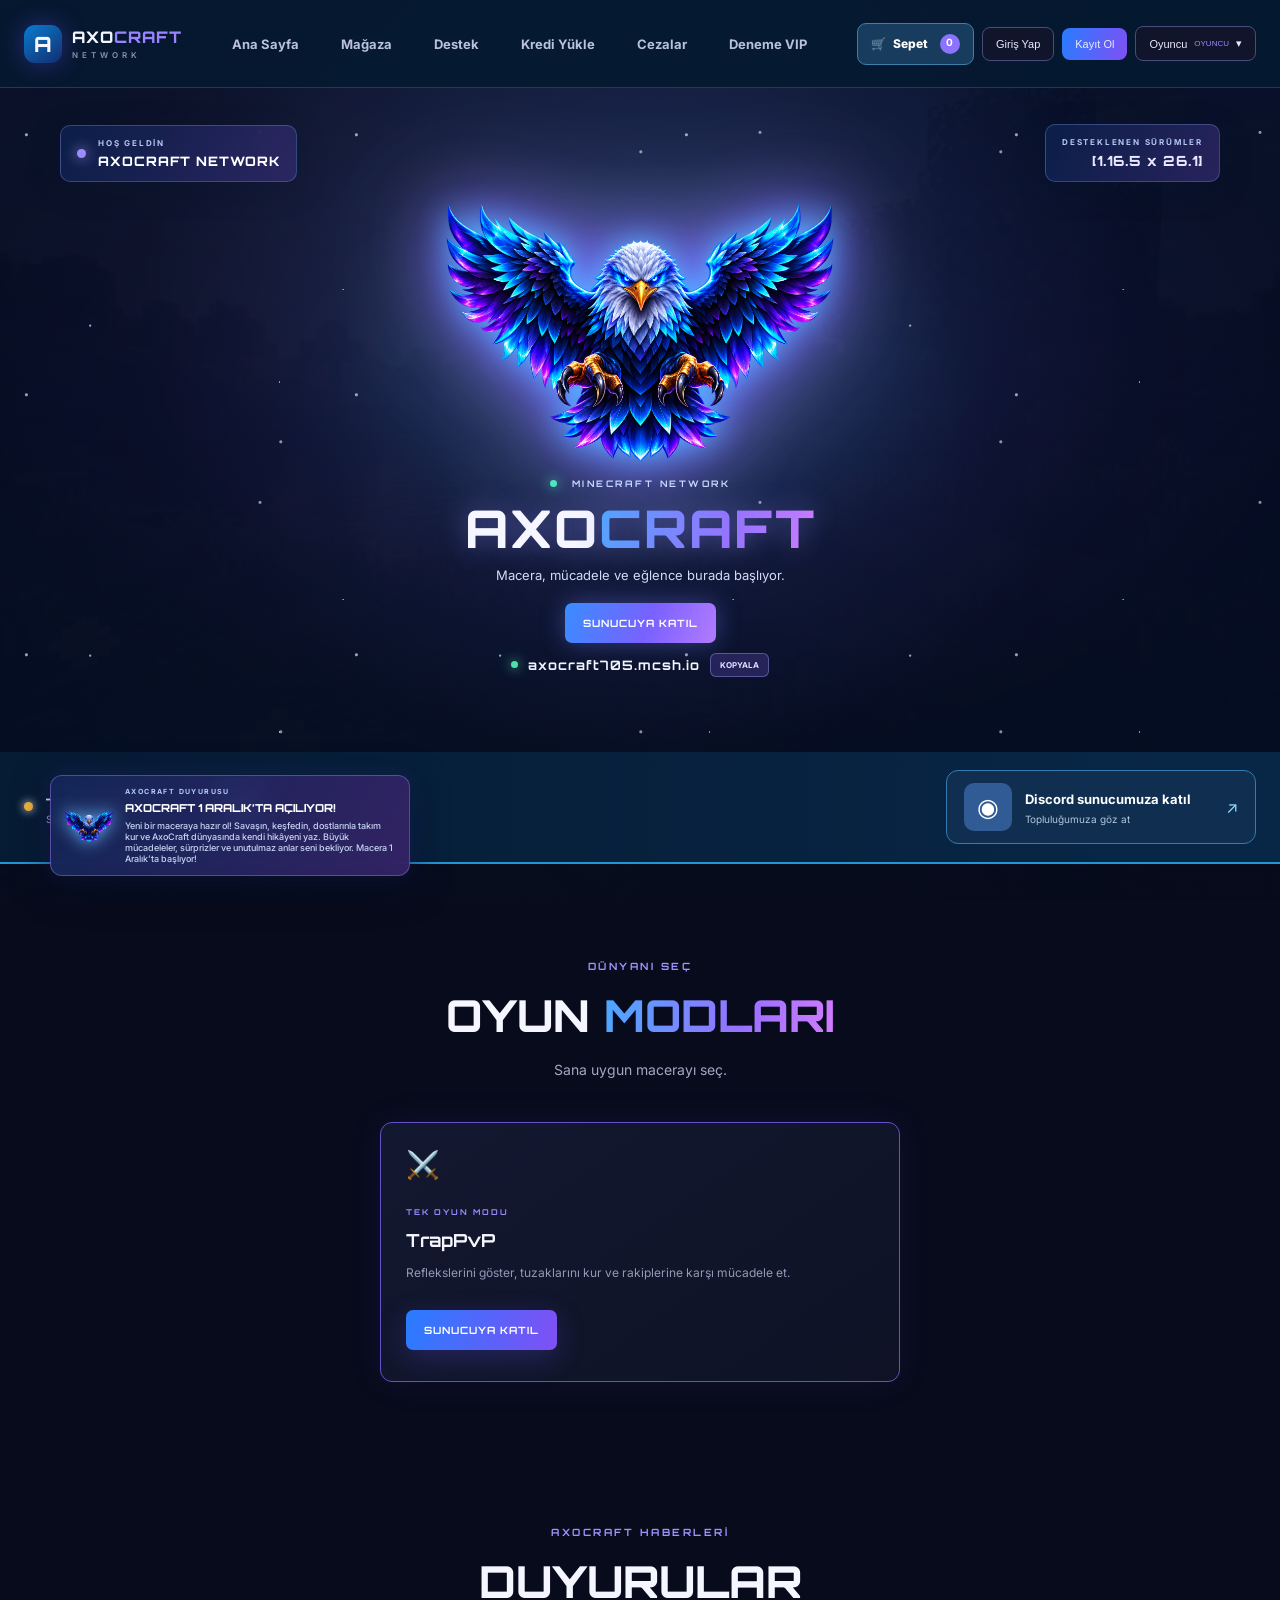
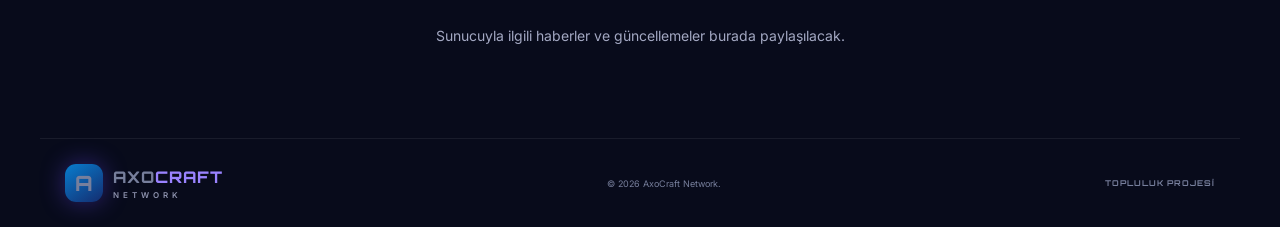
==== commit e13224f2: "Move launch announcement to bottom-left and add Deneme VIP navigation" ====
--- a/index.html
+++ b/index.html
@@ -3,23 +3,23 @@
 <meta charset="utf-8"><meta name="viewport" content="width=device-width,initial-scale=1">
 <meta name="theme-color" content="#080b1b"><meta name="description" content="AxoCraft Network Minecraft mağazası ve sunucu ağı.">
 <title>AxoCraft Network</title>
-<link rel="preconnect" href="https://fonts.googleapis.com"><link href="https://fonts.googleapis.com/css2?family=Orbitron:wght@500;600;700;800&family=Inter:wght@400;500;600;700;800&display=swap" rel="stylesheet"><link rel="stylesheet" href="style.css?v=20261124-3">
+<link rel="preconnect" href="https://fonts.googleapis.com"><link href="https://fonts.googleapis.com/css2?family=Orbitron:wght@500;600;700;800&family=Inter:wght@400;500;600;700;800&display=swap" rel="stylesheet"><link rel="stylesheet" href="style.css?v=20261124-4">
 </head><body>
 <div class="bg-scene"></div><div class="bg-shade"></div>
 <header class="topbar"><a class="brand" href="#anasayfa"><span class="brand-mark">A</span><span>AXO<span class="accent">CRAFT</span><small>NETWORK</small></span></a>
-<nav class="main-nav"><a class="nav-tab active" href="index.html">Ana Sayfa</a><a class="nav-tab" href="magaza.html">Mağaza</a><a class="nav-tab" href="support.html">Destek</a><a class="nav-tab" href="kredi.html">Kredi Yükle</a><a class="nav-tab" href="cezalar.html">Cezalar</a></nav><div class="nav-actions"><a class="cart-button" id="headerCart" href="magaza.html#sepet" aria-label="Sepet">🛒 <span>Sepet</span><b id="headerCartCount" class="cart-count">0</b></a><button class="nav-login" data-auth="login">Giriş Yap</button><button class="nav-register" data-auth="register">Kayıt Ol</button><button class="account-chip hidden" id="accountButton"><span id="accountName">Oyuncu</span><small id="accountTag">OYUNCU</small> ▾</button><div class="account-menu hidden" id="accountMenu"><div class="account-head"><b id="menuName">Oyuncu</b><small id="menuTag">OYUNCU</small></div><button id="menuChest">🎁 Sandığım</button><button id="menuSupport">🎧 Destek</button><button id="menuProfile">👤 Profil</button><button id="menuCredits">💎 Kredi</button><button id="menuStore">🛒 Mağaza</button><button id="logoutButton">↪ Çıkış Yap</button></div></div><button class="menu" aria-label="Menüyü aç">☰</button></header>
+<nav class="main-nav"><a class="nav-tab active" href="index.html">Ana Sayfa</a><a class="nav-tab" href="magaza.html">Mağaza</a><a class="nav-tab" href="support.html">Destek</a><a class="nav-tab" href="kredi.html">Kredi Yükle</a><a class="nav-tab" href="cezalar.html">Cezalar</a><a class="nav-tab" href="deneme-vip.html">Deneme VIP</a></nav><div class="nav-actions"><a class="cart-button" id="headerCart" href="magaza.html#sepet" aria-label="Sepet">🛒 <span>Sepet</span><b id="headerCartCount" class="cart-count">0</b></a><button class="nav-login" data-auth="login">Giriş Yap</button><button class="nav-register" data-auth="register">Kayıt Ol</button><button class="account-chip hidden" id="accountButton"><span id="accountName">Oyuncu</span><small id="accountTag">OYUNCU</small> ▾</button><div class="account-menu hidden" id="accountMenu"><div class="account-head"><b id="menuName">Oyuncu</b><small id="menuTag">OYUNCU</small></div><button id="menuChest">🎁 Sandığım</button><button id="menuSupport">🎧 Destek</button><button id="menuProfile">👤 Profil</button><button id="menuCredits">💎 Kredi</button><button id="menuStore">🛒 Mağaza</button><button id="logoutButton">↪ Çıkış Yap</button></div></div><button class="menu" aria-label="Menüyü aç">☰</button></header>
 <main id="anasayfa">
 <section class="hero reference-hero">
 <div class="hero-meta"><div class="server-title"><span class="meta-dot"></span><div><small>HOŞ GELDİN</small><b>AXOCRAFT NETWORK</b></div></div><div class="server-version"><small>DESTEKLENEN SÜRÜMLER</small><b>[1.16.5 x 26.1]</b></div></div>
-<div class="hero-center"><div class="hero-art eagle-art"><div class="eagle-glow"></div><img class="eagle-image" src="file_0000000029ec8246bf71d93959074b4c.png" alt="AxoCraft kartal simgesi"></div><div class="hero-copy"><div class="eyebrow"><i></i> MINECRAFT NETWORK</div><h1>AXO<span class="gradient">CRAFT</span></h1><p>Macera, mücadele ve eğlence burada başlıyor.</p><div class="hero-actions"><button class="primary" id="copyIp">SUNUCUYA KATIL</button></div><div class="ip-line"><span class="pulse"></span><span>axocraft.com</span><button class="copy-address" id="copyAddress" type="button">KOPYALA</button></div></div></div>
-<a class="launch-announcement" href="#duyurular"><img src="file_0000000029ec8246bf71d93959074b4c.png" alt=""><span><small>AXOCRAFT'TAN DUYURU</small><b>1 ARALIK'TA SİZLERLE!</b><em>Yeni macera çok yakında başlıyor.</em></span><i>↗</i></a>
+<div class="hero-center"><div class="hero-art eagle-art"><div class="eagle-glow"></div><img class="eagle-image" src="file_0000000029ec8246bf71d93959074b4c.png" alt="AxoCraft kartal simgesi"></div><div class="hero-copy"><div class="eyebrow"><i></i> MINECRAFT NETWORK</div><h1>AXO<span class="gradient">CRAFT</span></h1><p>Macera, mücadele ve eğlence burada başlıyor.</p><div class="hero-actions"><button class="primary" id="copyIp">SUNUCUYA KATIL</button></div><div class="ip-line"><span class="pulse"></span><span>axocraft705.mcsh.io</span><button class="copy-address" id="copyAddress" type="button">KOPYALA</button></div></div></div>
+
 </section><section class="hero-social"><div class="hero-player"><span class="online-led" id="heroOnlineLed"></span><div><b><strong id="heroPlayers">—</strong> oyuncu aktif</b><small>SUNUCU ADRESİNİ KOPYALA</small></div><button class="crown-shortcut" id="copyIp2" aria-label="IP kopyala">♛</button></div><a class="discord-card" href="#" id="discordLink"><span class="discord-icon">◉</span><span><b>Discord sunucumuza katıl</b><small>Topluluğumuza göz at</small></span><i>↗</i></a></section><section class="section" id="oyun-modlari"><div class="section-heading"><span class="eyebrow">DÜNYANI SEÇ</span><h2>OYUN <span class="gradient">MODLARI</span></h2><p>Sana uygun macerayı seç.</p></div><div class="mode-grid single-mode"><article class="mode-card featured"><div class="mode-icon">⚔️</div><span class="tag">TEK OYUN MODU</span><h3>TrapPvP</h3><p>Reflekslerini göster, tuzaklarını kur ve rakiplerine karşı mücadele et.</p><a class="primary mode-play" href="#anasayfa">SUNUCUYA KATIL</a></article></div></section>
-<section class="section announcements" id="duyurular"><div class="section-heading"><span class="eyebrow">AXOCRAFT HABERLERİ</span><h2>DUYURULAR</h2><p>Sunucuyla ilgili haberler ve güncellemeler burada paylaşılacak.</p></div><div class="announcement-empty"><span>📢</span><b>Henüz duyuru yok</b><small>Yeni duyurular yayınlandığında burada görebileceksin.</small></div></section>
+<section class="section announcements" id="duyurular"><div class="section-heading"><span class="eyebrow">AXOCRAFT HABERLERİ</span><h2>DUYURULAR</h2><p>Sunucuyla ilgili haberler ve güncellemeler burada paylaşılacak.</p></div><div class="announcement-bottom"><article class="launch-announcement"><img src="file_0000000029ec8246bf71d93959074b4c.png" alt="AxoCraft kartal simgesi"><span><small>AXOCRAFT DUYURUSU</small><b>AXOCRAFT 1 ARALIK’TA AÇILIYOR!</b><em>Yeni bir maceraya hazır ol! Savaşın, keşfedin, dostlarınla takım kur ve AxoCraft dünyasında kendi hikâyeni yaz. Büyük mücadeleler, sürprizler ve unutulmaz anlar seni bekliyor. Macera 1 Aralık’ta başlıyor!</em></span></article></div></section>
 
 
-<section class="join"><span class="eyebrow">SENİ BEKLİYORUZ</span><h2>HAZIR MISIN?</h2><p>Sunucuya katılmak için IP adresini kopyala.</p><button class="primary" id="copyIp2">zevoracraft.mcsh.gg ▣</button></section></main>
+<section class="join"><span class="eyebrow">SENİ BEKLİYORUZ</span><h2>HAZIR MISIN?</h2><p>Sunucuya katılmak için IP adresini kopyala.</p><button class="primary" id="copyIp2">axocraft705.mcsh.io ▣</button></section></main>
 <footer><a class="brand" href="#anasayfa"><span class="brand-mark">A</span><span>AXO<span class="accent">CRAFT</span><small>NETWORK</small></span></a><span>© 2026 AxoCraft Network.</span><span class="footer-note">TOPLULUK PROJESİ</span></footer>
 <div class="toast" id="toast"></div><div class="modal-backdrop" id="chestModal"><div class="modal chest-modal"><button class="modal-close" data-chest-close>×</button><div class="eyebrow">OYUNCU ENVANTERİ</div><h2>🎁 Sandığım</h2><p class="modal-help">Satın aldığın ve teslim edilen üyelikler/ürünler burada görünecek.</p><div id="chestItems" class="chest-items"><div class="chest-empty">📦<b>Sandığın şimdilik boş</b><small>Mağazadan aldığın ürünler burada listelenecek.</small></div></div></div></div>
 <div class="modal-backdrop" id="authModal"><div class="modal"><button class="modal-close" data-close>×</button><div class="eyebrow">AXOCRAFT HESABI</div><h2 id="authTitle">Giriş Yap</h2><p class="modal-help">Bu ekran şimdilik tasarım önizlemesidir. Gerçek hesap sistemi henüz bağlı değil.</p><form id="authForm"><label>Minecraft kullanıcı adı</label><input id="mcName" required minlength="3" maxlength="16" placeholder="OyuncuAdı"><div id="emailField" class="hidden"><label>E-posta</label><input type="email" placeholder="ornek@mail.com"></div><label>Şifre</label><input type="password" required minlength="8" placeholder="En az 8 karakter"><button class="primary full" type="submit">DEVAM ET</button></form><button class="switch-auth" id="switchAuth">Hesabın yok mu? Kayıt ol</button></div></div>
 <div class="drawer-backdrop" id="cartBackdrop"><aside class="cart-drawer"><button class="modal-close" id="closeCart">×</button><div class="eyebrow">ALIŞVERİŞ</div><h2>Sepetim <span class="gradient" id="cartTotalCount">0</span></h2><div id="cartItems" class="cart-items"><p class="empty-cart">Sepetin henüz boş.</p></div><div class="cart-summary"><span>Toplam</span><b id="cartTotal">₺0,00</b></div><label class="checkout-label">Minecraft kullanıcı adın</label><input id="checkoutName" placeholder="OyuncuAdı" maxlength="16"><button class="primary full" id="checkout">SİPARİŞİ ONAYLA</button><p class="modal-help">Ödeme altyapısı bağlanana kadar sipariş oluşturulmaz ve ücret alınmaz.</p></aside></div>
-<script src="script.js?v=20261124-3"></script></body></html>+<script src="script.js?v=20261124-4"></script></body></html>
--- a/style.css
+++ b/style.css
@@ -127,3 +127,40 @@
 
 /* Punishment list page */
 .punishments-page{max-width:1100px;min-height:70vh;margin:0 auto;padding:65px 22px 90px}.punishments-page .section-heading h1{font:800 clamp(30px,5vw,46px) Orbitron;margin:15px 0}.punishment-tabs{display:flex;justify-content:center;gap:12px;margin:35px 0 20px}.punishment-tab{border:1px solid #35688f;background:#102b49;color:#c6d9eb;padding:13px 22px;border-radius:9px;font-weight:800;cursor:pointer}.punishment-tab.active{background:linear-gradient(110deg,#1469a4,#3452a0);border-color:#58b9ed;color:white;box-shadow:0 0 20px #148bda33}.punishment-panel{padding:22px;border:1px solid #315d82;border-radius:14px;background:#0b2038ed;box-shadow:0 15px 50px #0003}.punishment-panel-head{display:flex;justify-content:space-between;align-items:center;gap:12px;margin-bottom:18px}.punishment-panel-head b,.punishment-panel-head small{display:block}.punishment-panel-head b{font:700 15px Orbitron}.punishment-panel-head small{color:#9db6d0;font-size:10px;margin-top:5px}.punishment-count{padding:7px 10px;border-radius:20px;background:#183b5c;color:#a9dfff;font-size:10px}.punishment-table-wrap{overflow-x:auto}.punishment-table{width:100%;border-collapse:collapse;min-width:680px}.punishment-table th,.punishment-table td{padding:14px 12px;text-align:left;border-bottom:1px solid #ffffff14;font-size:11px}.punishment-table th{color:#8fc8ef;font:700 9px Orbitron;letter-spacing:1px}.punishment-empty{text-align:center!important;color:#a4b7cc;padding:42px!important}.punishment-note{margin-top:18px;padding:13px;border:1px solid #806b3b;border-radius:8px;background:#342b1b99;color:#f1d9a8;font-size:10px;line-height:1.6}@media(max-width:600px){.punishments-page{padding:40px 14px 65px}.punishment-tabs{gap:8px}.punishment-tab{flex:1;padding:12px 8px;font-size:11px}.punishment-panel{padding:15px}}
+
+/* AxoCraft eagle launch hero */
+.bg-scene{opacity:.52!important;background-image:url("Minecraft%20Landscape.jpeg")!important;background-size:cover!important;background-position:center 54%!important;filter:brightness(.78) saturate(.7)!important}
+.bg-scene:after{display:block!important;content:"";position:absolute;inset:0;background:linear-gradient(130deg,rgba(20,13,57,.78),rgba(5,30,72,.78) 48%,rgba(20,8,52,.82))!important}
+.bg-shade{background:radial-gradient(ellipse at 50% 30%,rgba(92,155,255,.18),transparent 55%),linear-gradient(180deg,rgba(7,12,36,.5),rgba(5,10,28,.72))!important}
+.reference-hero{position:relative;display:block!important;min-height:660px!important;max-width:100%!important;padding:24px 28px 30px!important;overflow:hidden!important;background:radial-gradient(ellipse at 50% 42%,rgba(83,143,255,.27),rgba(38,38,112,.18) 38%,rgba(5,18,46,.35) 75%)!important}
+.reference-hero:before{content:"";position:absolute;inset:0;pointer-events:none;background-image:radial-gradient(2px 2px at 8% 18%,#e6f5ffbb 50%,transparent 100%),radial-gradient(1.5px 1.5px at 22% 72%,#b9d9ffcc 50%,transparent 100%),radial-gradient(2px 2px at 78% 22%,#fff9 50%,transparent 100%),radial-gradient(1px 1px at 88% 65%,#b7d9ffcc 50%,transparent 100%),radial-gradient(2px 2px at 52% 12%,#fff9 50%,transparent 100%),radial-gradient(1px 1px at 65% 84%,#fff9 50%,transparent 100%);background-size:330px 260px,410px 330px,360px 290px,390px 310px,500px 370px,430px 350px;opacity:.9}
+.hero-meta{position:relative;z-index:3;display:flex;align-items:center;justify-content:space-between;max-width:1180px;margin:12px auto 0;padding:0 10px}
+.server-title,.server-version{display:flex;align-items:center;gap:12px;padding:12px 16px;border:1px solid #8abaff44;border-radius:10px;background:linear-gradient(120deg,#0c2455b8,#392d78a6);box-shadow:0 8px 30px #07142d55;backdrop-filter:blur(8px)}
+.server-title small,.server-version small{display:block;color:#b5c8f4;font:700 8px Inter;letter-spacing:1.8px;margin-bottom:5px}
+.server-title b,.server-version b{display:block;color:#fff;font:800 13px Orbitron;letter-spacing:1px}
+.meta-dot{width:9px;height:9px;border-radius:50%;background:#9b8cff;box-shadow:0 0 14px #b69cff}
+.server-version{display:block;text-align:right}
+.server-version b{font-size:14px;color:#e9e7ff}
+.hero-center{position:relative;z-index:2;min-height:455px;display:flex;flex-direction:column;align-items:center;justify-content:center;padding:5px 15px 45px}
+.reference-hero .hero-art.eagle-art{position:relative!important;inset:auto!important;transform:none!important;width:min(100%,390px)!important;height:290px!important;opacity:1!important;display:grid!important;place-items:center!important;margin:0 auto -6px!important;z-index:2!important}
+.reference-hero .eagle-image{width:100%;height:100%;max-height:300px;object-fit:contain;filter:drop-shadow(0 0 15px #54b8ff) drop-shadow(0 0 32px #6f55ff) drop-shadow(0 0 55px #e4d8ff55);animation:eagleFloat 5s ease-in-out infinite}
+.eagle-glow{position:absolute;width:65%;height:55%;border-radius:50%;background:radial-gradient(ellipse,#7c9eff55,transparent 70%);filter:blur(25px);z-index:-1}
+.reference-hero .hero-copy{position:relative!important;inset:auto!important;order:initial!important;max-width:650px!important;margin:0 auto!important;text-align:center!important}
+.reference-hero .hero-copy .eyebrow{font-size:9px;color:#c7d8ff}
+.reference-hero .hero-copy h1{font:800 clamp(32px,5vw,52px)/1.05 Orbitron;letter-spacing:2px;margin:10px 0 8px;text-shadow:0 0 28px #8f8aff77}
+.reference-hero .hero-copy>p{margin:0 auto!important;color:#d1dcf8;font-size:13px}
+.reference-hero .hero-actions{justify-content:center!important;margin:16px 0 10px}
+.reference-hero .hero-actions .primary{background:linear-gradient(110deg,#398dff,#7961ff 55%,#b37bff);box-shadow:0 0 25px #6f7aff66}
+.reference-hero .ip-line{justify-content:center!important;color:#f2f4ff;font:700 13px Orbitron;letter-spacing:1px}
+.copy-address{border:1px solid #a5a5ff66;background:#342c70aa;color:#dce4ff;padding:6px 9px;border-radius:6px;font:700 8px Inter;cursor:pointer}
+.launch-announcement{position:absolute;left:max(24px,calc((100% - 1180px)/2));bottom:24px;z-index:4;display:flex;align-items:center;gap:12px;width:min(360px,calc(100% - 40px));padding:11px 14px;border:1px solid #9c8bff66;border-radius:12px;background:linear-gradient(115deg,rgba(19,38,88,.94),rgba(54,35,103,.92));box-shadow:0 10px 36px #030b2499,0 0 25px #7b75ff22;backdrop-filter:blur(10px)}
+.launch-announcement img{width:48px;height:48px;object-fit:contain;filter:drop-shadow(0 0 9px #6fbaff)}
+.launch-announcement span{display:block;min-width:0}
+.launch-announcement small,.launch-announcement b,.launch-announcement em{display:block}
+.launch-announcement small{font:700 7px Inter;letter-spacing:1.4px;color:#b5c7ff;margin-bottom:5px}
+.launch-announcement b{font:800 11px Orbitron;color:#fff}
+.launch-announcement em{font:500 9px Inter;color:#c7d5f5;font-style:normal;margin-top:5px}
+.launch-announcement>i{margin-left:auto;color:#c6baff;font-style:normal}
+@keyframes eagleFloat{0%,100%{transform:translateY(0)}50%{transform:translateY(-8px)}}
+@media(max-width:800px){.reference-hero{min-height:650px!important;padding:18px 14px 24px!important}.hero-meta{padding:0;gap:10px}.server-title,.server-version{padding:10px 11px}.server-title b{font-size:10px}.server-version b{font-size:11px}.server-title small,.server-version small{font-size:7px}.hero-center{min-height:470px;padding:15px 0 60px}.reference-hero .hero-art.eagle-art{width:min(90%,330px)!important;height:255px!important}.reference-hero .eagle-image{max-height:260px}.launch-announcement{left:14px;bottom:15px;width:min(340px,calc(100% - 28px))}}
+@media(max-width:480px){.reference-hero{min-height:620px!important}.server-title,.server-version{gap:7px;padding:9px 8px}.server-title b{font-size:9px}.server-version b{font-size:10px}.hero-center{min-height:445px}.reference-hero .hero-art.eagle-art{height:225px!important}.reference-hero .hero-copy h1{font-size:34px}.launch-announcement{padding:9px 10px}.launch-announcement img{width:42px;height:42px}}
